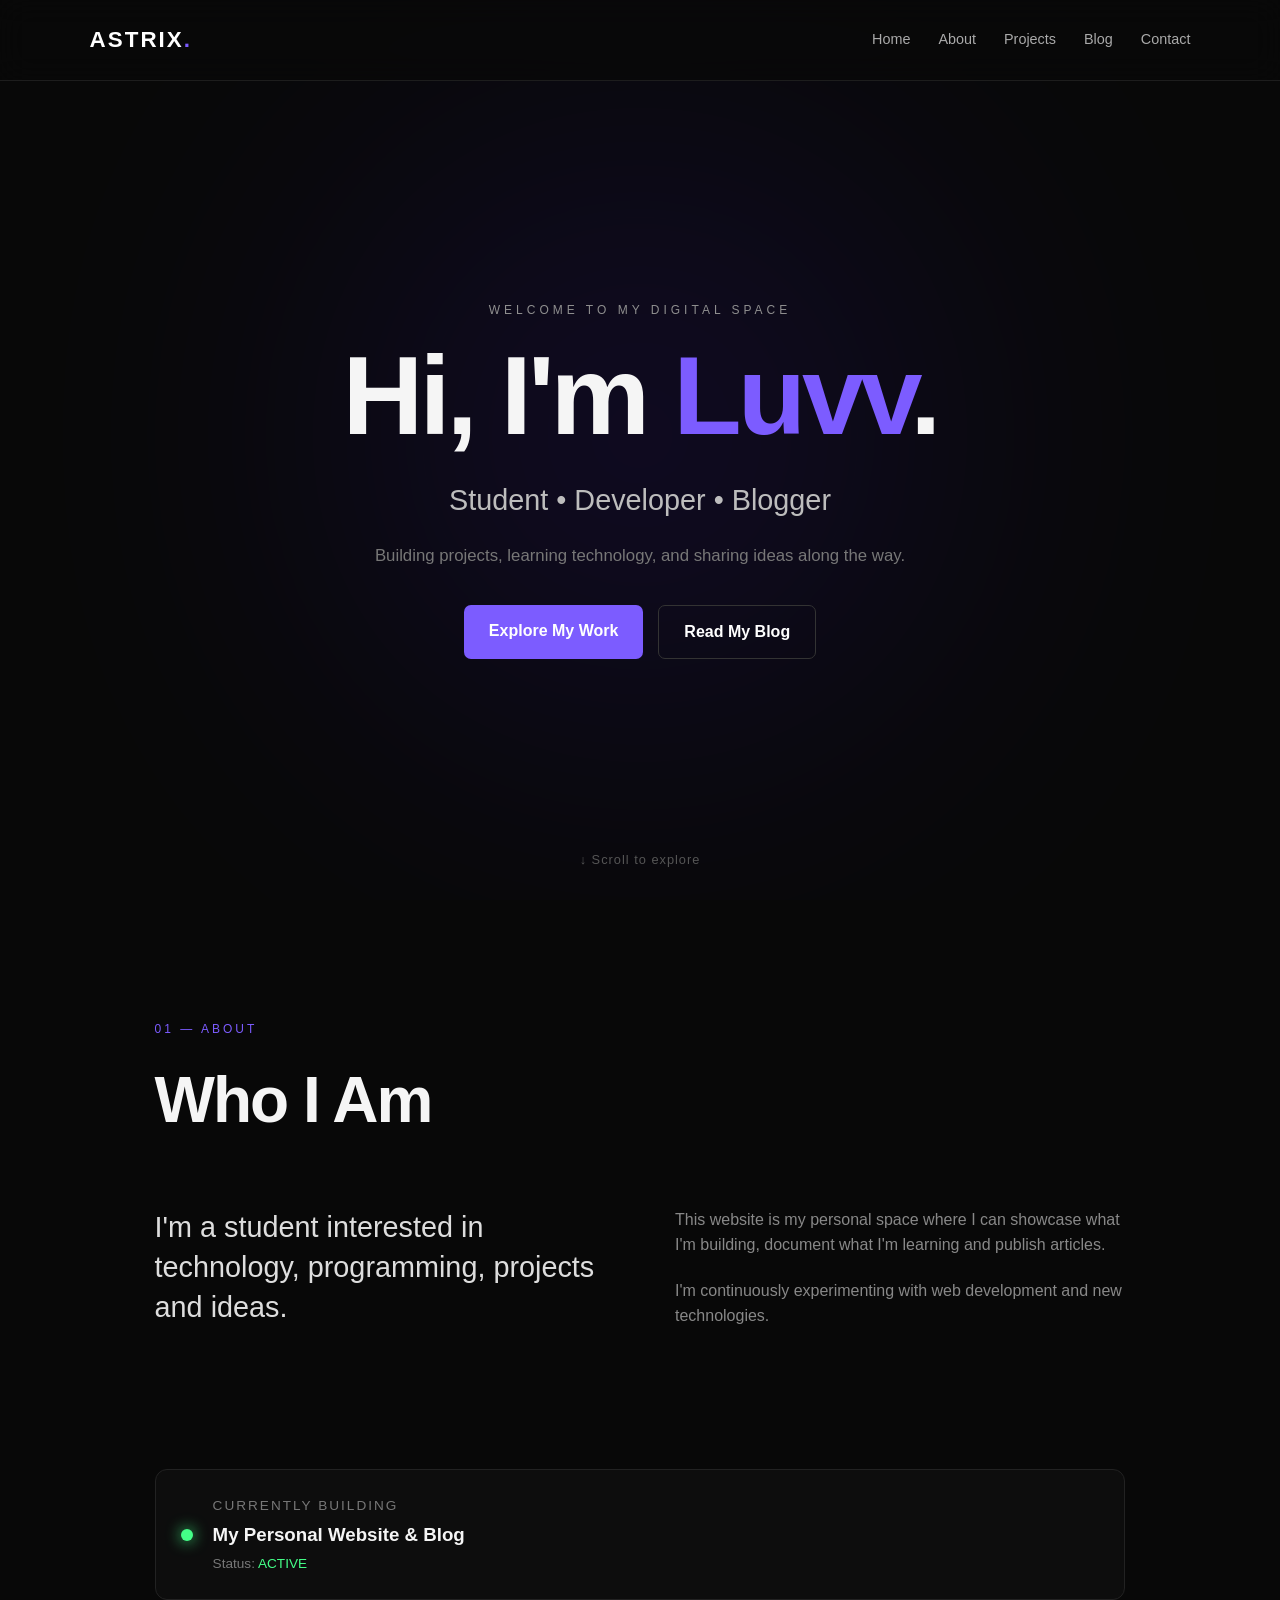
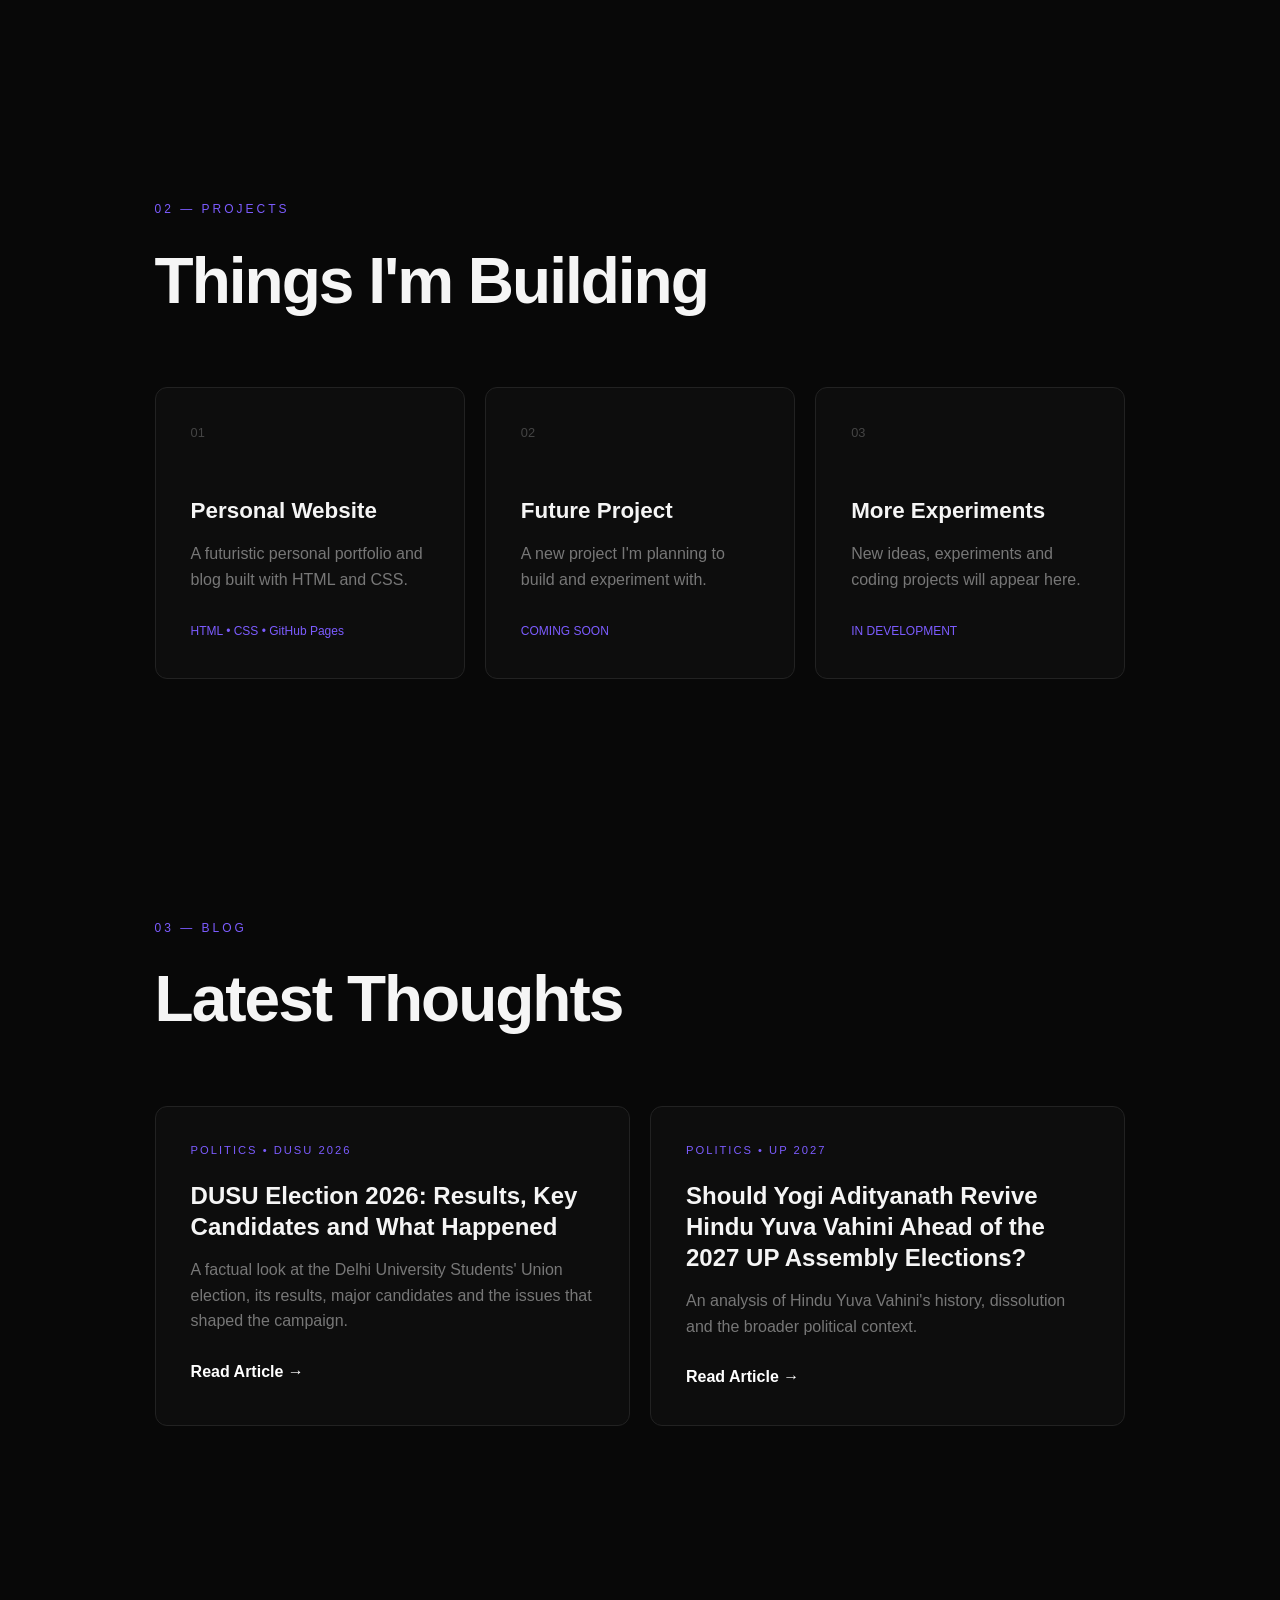
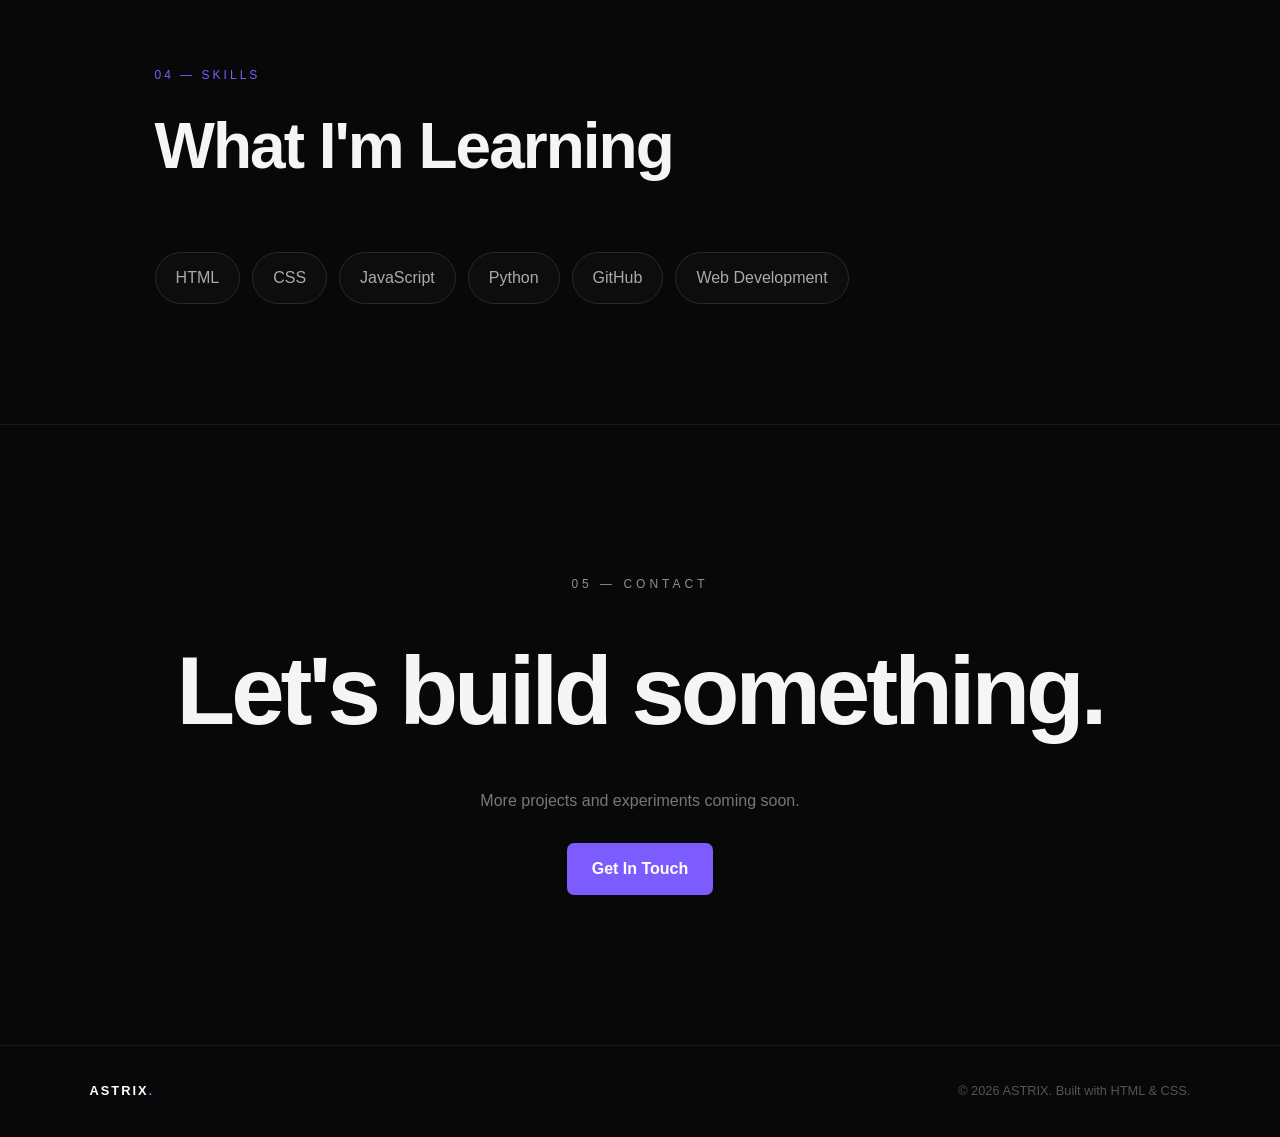
==== index.html @ 0ebfd847 "Update index.html" ====
<!DOCTYPE html>
<html lang="en">

<head>
    <meta charset="UTF-8">
    <meta name="viewport" content="width=device-width, initial-scale=1.0">

    <title>ASTRIX | Personal Portfolio</title>

    <link rel="stylesheet" href="style.css">
</head>

<body>

    <!-- =========================
         NAVIGATION
    ========================== -->

    <header class="navbar">

        <a href="#home" class="logo">
            ASTRIX<span>.</span>
        </a>

        <nav>
            <a href="#home">Home</a>
            <a href="#about">About</a>
            <a href="#projects">Projects</a>
            <a href="#blog">Blog</a>
            <a href="#contact">Contact</a>
        </nav>

    </header>


    <!-- =========================
         HERO
    ========================== -->

    <section id="home" class="hero">

        <div class="hero-content">

            <p class="small-text">
                WELCOME TO MY DIGITAL SPACE
            </p>

            <h1>
                Hi, I'm <span>Luvv</span>.
            </h1>

            <h2>
                Student • Developer • Blogger
            </h2>

            <p class="hero-description">
                Building projects, learning technology,
                and sharing ideas along the way.
            </p>

            <div class="hero-buttons">

                <a href="#projects" class="btn primary">
                    Explore My Work
                </a>

                <a href="#blog" class="btn secondary">
                    Read My Blog
                </a>

            </div>

        </div>

        <div class="scroll-indicator">
            ↓ Scroll to explore
        </div>

    </section>


    <!-- =========================
         ABOUT
    ========================== -->

    <section id="about" class="section">

        <div class="section-heading">

            <p>01 — ABOUT</p>

            <h2>
                Who I Am
            </h2>

        </div>


        <div class="about-grid">

            <div>

                <p class="big-text">
                    I'm a student interested in technology,
                    programming, projects and ideas.
                </p>

            </div>


            <div>

                <p>
                    This website is my personal space where
                    I can showcase what I'm building, document
                    what I'm learning and publish articles.
                </p>

                <p>
                    I'm continuously experimenting with
                    web development and new technologies.
                </p>

            </div>

        </div>

    </section>


    <!-- =========================
         CURRENTLY BUILDING
    ========================== -->

    <section class="status-section">

        <div class="status-card">

            <div class="status-dot"></div>


            <div>

                <p class="status-label">
                    CURRENTLY BUILDING
                </p>

                <h3>
                    My Personal Website & Blog
                </h3>

                <p>
                    Status:
                    <span class="active">
                        ACTIVE
                    </span>
                </p>

            </div>

        </div>

    </section>


    <!-- =========================
         PROJECTS
    ========================== -->

    <section id="projects" class="section">

        <div class="section-heading">

            <p>02 — PROJECTS</p>

            <h2>
                Things I'm Building
            </h2>

        </div>


        <div class="projects-grid">


            <!-- PROJECT 01 -->

            <article class="project-card">

                <div class="project-number">
                    01
                </div>

                <h3>
                    Personal Website
                </h3>

                <p>
                    A futuristic personal portfolio and blog
                    built with HTML and CSS.
                </p>

                <span class="project-tech">
                    HTML • CSS • GitHub Pages
                </span>

            </article>


            <!-- PROJECT 02 -->

            <article class="project-card">

                <div class="project-number">
                    02
                </div>

                <h3>
                    Future Project
                </h3>

                <p>
                    A new project I'm planning to build
                    and experiment with.
                </p>

                <span class="project-tech">
                    COMING SOON
                </span>

            </article>


            <!-- PROJECT 03 -->

            <article class="project-card">

                <div class="project-number">
                    03
                </div>

                <h3>
                    More Experiments
                </h3>

                <p>
                    New ideas, experiments and coding projects
                    will appear here.
                </p>

                <span class="project-tech">
                    IN DEVELOPMENT
                </span>

            </article>


        </div>

    </section>


    <!-- =========================
         BLOG
    ========================== -->

    <section class="section blog-section" id="blog">


        <div class="section-heading">

            <p>
                03 — BLOG
            </p>

            <h2>
                Latest Thoughts
            </h2>

        </div>


        <div class="blog-grid">


            <!-- =========================
                 DUSU ARTICLE
            ========================== -->

            <article class="blog-card">

                <div class="blog-card-tag">
                    POLITICS • DUSU 2026
                </div>


                <h3>
                    DUSU Election 2026:
                    Results, Key Candidates
                    and What Happened
                </h3>


                <p>
                    A factual look at the Delhi University
                    Students' Union election, its results,
                    major candidates and the issues that
                    shaped the campaign.
                </p>


                <a href="dusu-2026.html">
                    Read Article →
                </a>

            </article>


            <!-- =========================
                 HINDU YUVA VAHINI ARTICLE
            ========================== -->

            <article class="blog-card">

                <div class="blog-card-tag">
                    POLITICS • UP 2027
                </div>


                <h3>
                    Should Yogi Adityanath Revive
                    Hindu Yuva Vahini Ahead of
                    the 2027 UP Assembly Elections?
                </h3>


                <p>
                    An analysis of Hindu Yuva Vahini's
                    history, dissolution and the broader
                    political context.
                </p>


                <a href="blog.html">
                    Read Article →
                </a>

            </article>


        </div>

    </section>


    <!-- =========================
         SKILLS
    ========================== -->

    <section class="section">

        <div class="section-heading">

            <p>
                04 — SKILLS
            </p>

            <h2>
                What I'm Learning
            </h2>

        </div>


        <div class="skills">

            <span>
                HTML
            </span>

            <span>
                CSS
            </span>

            <span>
                JavaScript
            </span>

            <span>
                Python
            </span>

            <span>
                GitHub
            </span>

            <span>
                Web Development
            </span>

        </div>

    </section>


    <!-- =========================
         CONTACT
    ========================== -->

    <section id="contact" class="contact-section">

        <p class="small-text">
            05 — CONTACT
        </p>


        <h2>
            Let's build something.
        </h2>


        <p>
            More projects and experiments coming soon.
        </p>


        <a href="mailto:your-email@example.com"
           class="btn primary">

            Get In Touch

        </a>

    </section>


    <!-- =========================
         FOOTER
    ========================== -->

    <footer>

        <div>

            <strong>
                ASTRIX<span>.</span>
            </strong>

        </div>


        <p>
            © 2026 ASTRIX. Built with HTML & CSS.
        </p>

    </footer>


</body>

</html>
---- style.css ----
/* =========================
   RESET
========================= */

* {
    margin: 0;
    padding: 0;
    box-sizing: border-box;
}

html {
    scroll-behavior: smooth;
}

body {
    font-family: Arial, Helvetica, sans-serif;
    background: #080808;
    color: #f5f5f5;
    line-height: 1.6;
}


/* =========================
   NAVBAR
========================= */

.navbar {
    position: fixed;
    top: 0;
    left: 0;
    width: 100%;

    display: flex;
    justify-content: space-between;
    align-items: center;

    padding: 22px 7%;

    background: rgba(8, 8, 8, 0.75);
    backdrop-filter: blur(15px);

    border-bottom: 1px solid #1d1d1d;

    z-index: 1000;
}

.logo {
    color: white;
    text-decoration: none;

    font-size: 1.4rem;
    font-weight: 800;

    letter-spacing: 2px;
}

.logo span,
footer span {
    color: #7c5cff;
}

.navbar nav {
    display: flex;
    gap: 28px;
}

.navbar nav a {
    color: #aaa;
    text-decoration: none;

    font-size: 0.9rem;

    transition: 0.3s;
}

.navbar nav a:hover {
    color: white;
}


/* =========================
   HERO
========================= */

.hero {
    min-height: 100vh;

    display: flex;
    justify-content: center;
    align-items: center;

    text-align: center;

    padding: 120px 20px 60px;

    position: relative;

    overflow: hidden;
}


/* Futuristic background glow */

.hero::before {
    content: "";

    position: absolute;

    width: 600px;
    height: 600px;

    background: #5227ff;

    opacity: 0.12;

    filter: blur(150px);

    border-radius: 50%;

    top: 15%;
    left: 50%;

    transform: translateX(-50%);
}

.hero-content {
    position: relative;

    z-index: 2;

    max-width: 850px;
}

.small-text {
    color: #8f8f8f;

    font-size: 0.75rem;

    letter-spacing: 4px;

    margin-bottom: 20px;
}

.hero h1 {
    font-size: clamp(3.5rem, 9vw, 7rem);

    line-height: 1;

    letter-spacing: -4px;

    margin-bottom: 25px;
}

.hero h1 span {
    color: #7c5cff;
}

.hero h2 {
    font-size: clamp(1.2rem, 3vw, 1.8rem);

    color: #bdbdbd;

    font-weight: 400;

    margin-bottom: 20px;
}

.hero-description {
    color: #777;

    max-width: 550px;

    margin: auto auto 35px;

    font-size: 1.05rem;
}


/* =========================
   BUTTONS
========================= */

.hero-buttons {
    display: flex;

    justify-content: center;

    gap: 15px;

    flex-wrap: wrap;
}

.btn {
    display: inline-block;

    padding: 13px 25px;

    border-radius: 7px;

    text-decoration: none;

    font-weight: 600;

    transition: 0.3s;
}

.primary {
    background: #7c5cff;

    color: white;
}

.primary:hover {
    transform: translateY(-3px);

    box-shadow:
        0 10px 30px rgba(124, 92, 255, 0.3);
}

.secondary {
    border: 1px solid #333;

    color: white;
}

.secondary:hover {
    background: #151515;
}


/* =========================
   SCROLL INDICATOR
========================= */

.scroll-indicator {
    position: absolute;

    bottom: 30px;

    color: #555;

    font-size: 0.8rem;

    letter-spacing: 1px;
}


/* =========================
   SECTIONS
========================= */

.section {
    max-width: 1150px;

    margin: auto;

    padding: 120px 7%;
}

.section-heading {
    margin-bottom: 55px;
}

.section-heading p {
    color: #7c5cff;

    font-size: 0.75rem;

    letter-spacing: 3px;

    margin-bottom: 10px;
}

.section-heading h2 {
    font-size: clamp(2.2rem, 5vw, 4rem);

    letter-spacing: -2px;
}


/* =========================
   ABOUT
========================= */

.about-grid {
    display: grid;

    grid-template-columns: 1fr 1fr;

    gap: 70px;
}

.big-text {
    font-size: 1.8rem;

    line-height: 1.4;

    color: #ddd;
}

.about-grid p:not(.big-text) {
    color: #888;

    margin-bottom: 20px;
}


/* =========================
   STATUS
========================= */

.status-section {
    max-width: 1150px;

    margin: auto;

    padding: 0 7% 80px;
}

.status-card {
    display: flex;

    align-items: center;

    gap: 20px;

    padding: 25px;

    border: 1px solid #222;

    background: #0d0d0d;

    border-radius: 12px;
}

.status-dot {
    width: 12px;
    height: 12px;

    border-radius: 50%;

    background: #44ff88;

    box-shadow: 0 0 15px #44ff88;
}

.status-label {
    color: #666;

    font-size: 0.7rem;

    letter-spacing: 2px;
}

.status-card h3 {
    margin: 3px 0;
}

.status-card p {
    color: #777;

    font-size: 0.85rem;
}

.active {
    color: #44ff88;
}


/* =========================
   PROJECTS
========================= */

.projects-grid {
    display: grid;

    grid-template-columns: repeat(3, 1fr);

    gap: 20px;
}

.project-card {
    position: relative;

    padding: 35px;

    min-height: 280px;

    background: #0d0d0d;

    border: 1px solid #222;

    border-radius: 12px;

    transition: 0.35s;
}

.project-card:hover {
    transform: translateY(-8px);

    border-color: #7c5cff;

    box-shadow:
        0 20px 50px rgba(0, 0, 0, 0.4);
}

.project-number {
    color: #444;

    font-size: 0.8rem;

    margin-bottom: 50px;
}

.project-card h3 {
    font-size: 1.4rem;

    margin-bottom: 12px;
}

.project-card p {
    color: #777;

    margin-bottom: 25px;
}

.project-tech {
    color: #7c5cff;

    font-size: 0.75rem;
}


/* =========================
   BLOG
========================= */

.blog-grid {
    display: grid;

    grid-template-columns: repeat(2, 1fr);

    gap: 20px;
}

.blog-card {
    padding: 35px;

    background: #0d0d0d;

    border: 1px solid #222;

    border-radius: 12px;

    transition: 0.3s;
}

.blog-card:hover {
    transform: translateY(-7px);

    border-color: #7c5cff;

    box-shadow:
        0 20px 50px rgba(0, 0, 0, 0.4);
}

.blog-card-tag {
    color: #7c5cff;

    font-size: 0.7rem;

    letter-spacing: 2px;

    margin-bottom: 20px;
}

.blog-card h3 {
    font-size: 1.5rem;

    line-height: 1.3;

    margin-bottom: 15px;
}

.blog-card p {
    color: #777;

    margin-bottom: 25px;
}

.blog-card a {
    color: white;

    text-decoration: none;

    font-weight: 600;

    transition: 0.3s;
}

.blog-card a:hover {
    color: #7c5cff;
}


/* =========================
   SKILLS
========================= */

.skills {
    display: flex;

    flex-wrap: wrap;

    gap: 12px;
}

.skills span {
    padding: 12px 20px;

    border: 1px solid #292929;

    border-radius: 50px;

    color: #aaa;

    background: #0d0d0d;

    transition: 0.3s;
}

.skills span:hover {
    border-color: #7c5cff;

    color: white;

    transform: translateY(-3px);
}


/* =========================
   CONTACT
========================= */

.contact-section {
    text-align: center;

    padding: 150px 20px;

    border-top: 1px solid #171717;
}

.contact-section h2 {
    font-size: clamp(3rem, 8vw, 6rem);

    letter-spacing: -4px;

    margin-bottom: 20px;
}

.contact-section > p:not(.small-text) {
    color: #777;

    margin-bottom: 30px;
}


/* =========================
   FOOTER
========================= */

footer {
    padding: 35px 7%;

    border-top: 1px solid #171717;

    display: flex;

    justify-content: space-between;

    align-items: center;

    color: #555;

    font-size: 0.8rem;
}

footer strong {
    color: white;

    letter-spacing: 2px;
}


/* =========================
   MOBILE
========================= */

@media (max-width: 800px) {

    .navbar {
        padding: 18px 5%;
    }

    .navbar nav {
        gap: 12px;
    }

    .navbar nav a {
        font-size: 0.75rem;
    }

    .hero h1 {
        letter-spacing: -2px;
    }

    .about-grid {
        grid-template-columns: 1fr;

        gap: 30px;
    }

    .projects-grid {
        grid-template-columns: 1fr;
    }

    .blog-grid {
        grid-template-columns: 1fr;
    }

    .section {
        padding: 90px 6%;
    }

    .blog-card {
        padding: 30px;
    }

    .contact-section h2 {
        letter-spacing: -2px;
    }

    footer {
        flex-direction: column;

        gap: 10px;

        text-align: center;
    }
}


/* =========================
   SMALL PHONES
========================= */

@media (max-width: 500px) {

    .navbar {
        padding: 16px 4%;
    }

    .logo {
        font-size: 1.1rem;
    }

    .navbar nav {
        gap: 8px;
    }

    .navbar nav a {
        font-size: 0.68rem;
    }

    .hero {
        padding-left: 15px;
        padding-right: 15px;
    }

    .hero h1 {
        font-size: clamp(3rem, 16vw, 5rem);

        letter-spacing: -3px;
    }

    .hero h2 {
        font-size: 1.15rem;
    }

    .hero-description {
        font-size: 0.95rem;
    }

    .section {
        padding: 75px 5%;
    }

    .section-heading {
        margin-bottom: 35px;
    }

    .section-heading h2 {
        font-size: 2.4rem;
    }

    .project-card {
        padding: 28px;

        min-height: 240px;
    }

    .blog-card {
        padding: 25px;
    }

    .blog-card h3 {
        font-size: 1.3rem;
    }

    .skills span {
        padding: 10px 16px;
    }

    .contact-section {
        padding: 110px 20px;
    }

    .contact-section h2 {
        font-size: 3.2rem;
    }
}
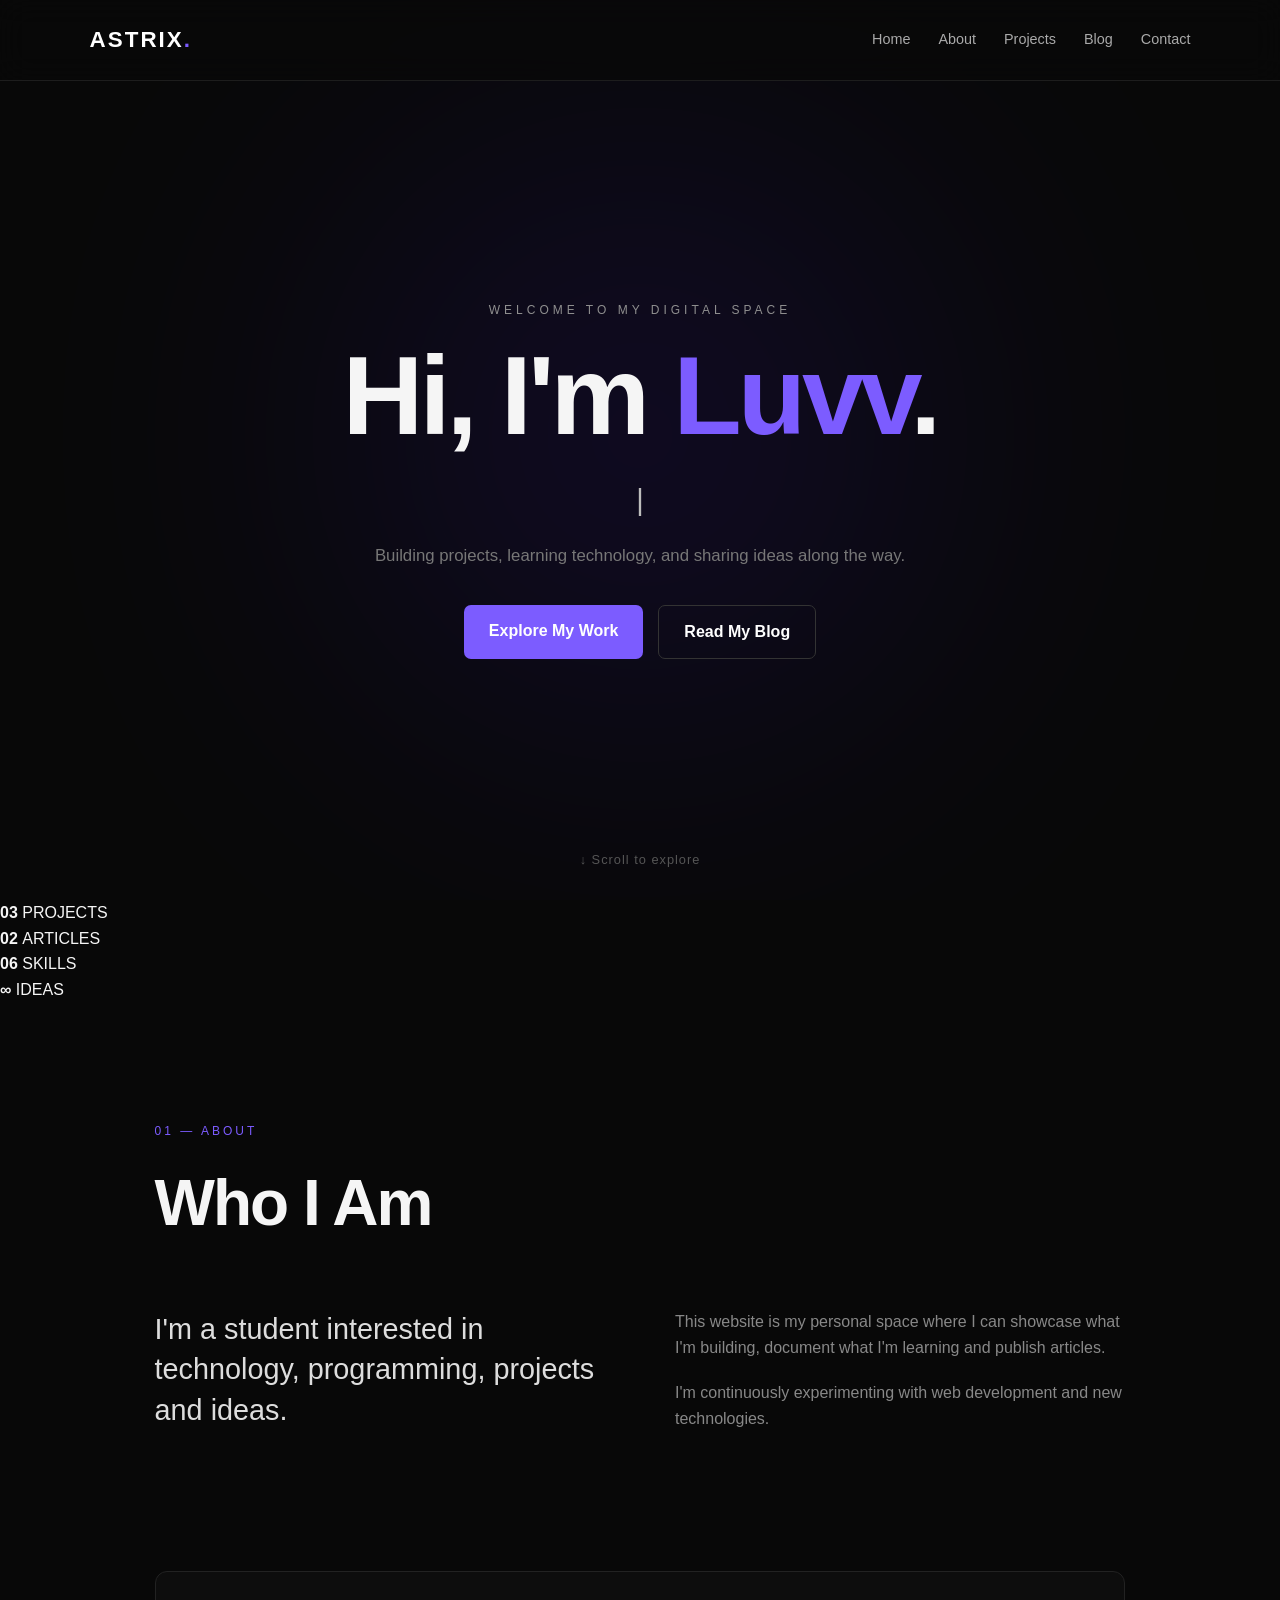
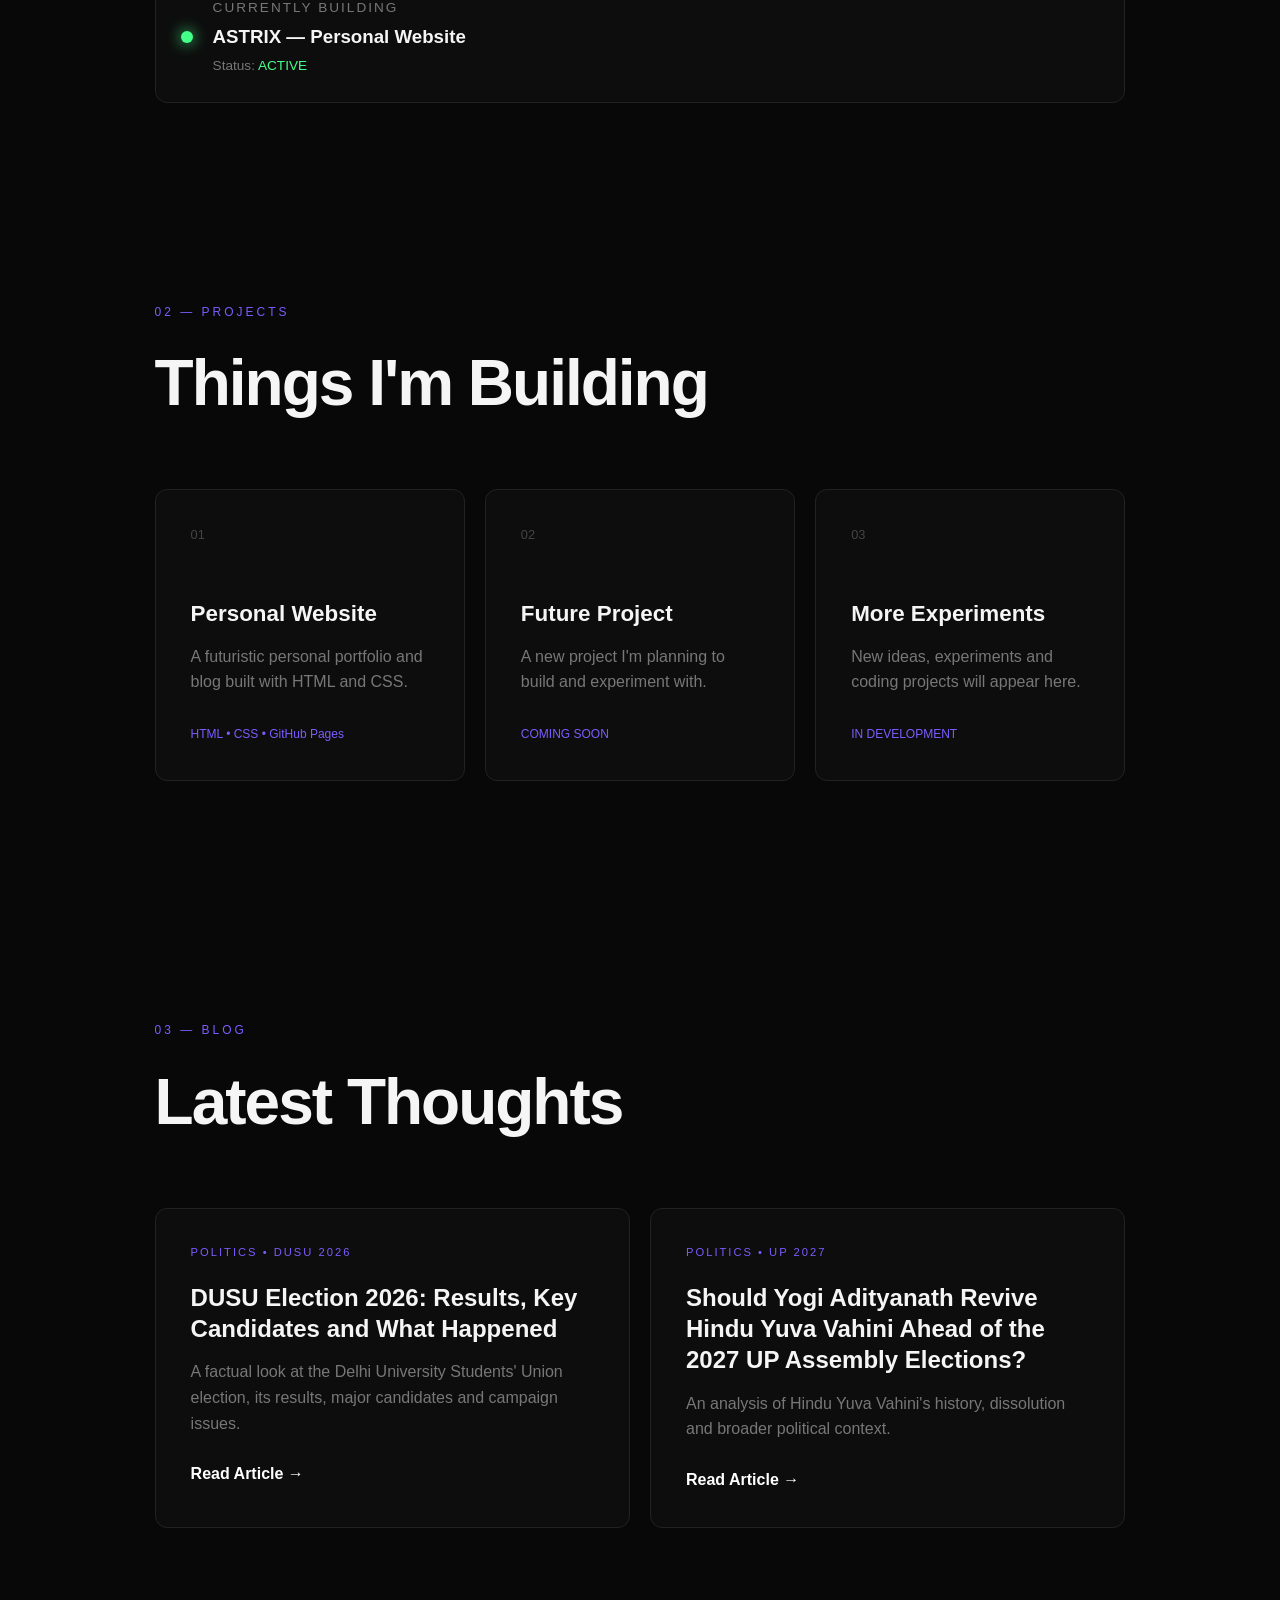
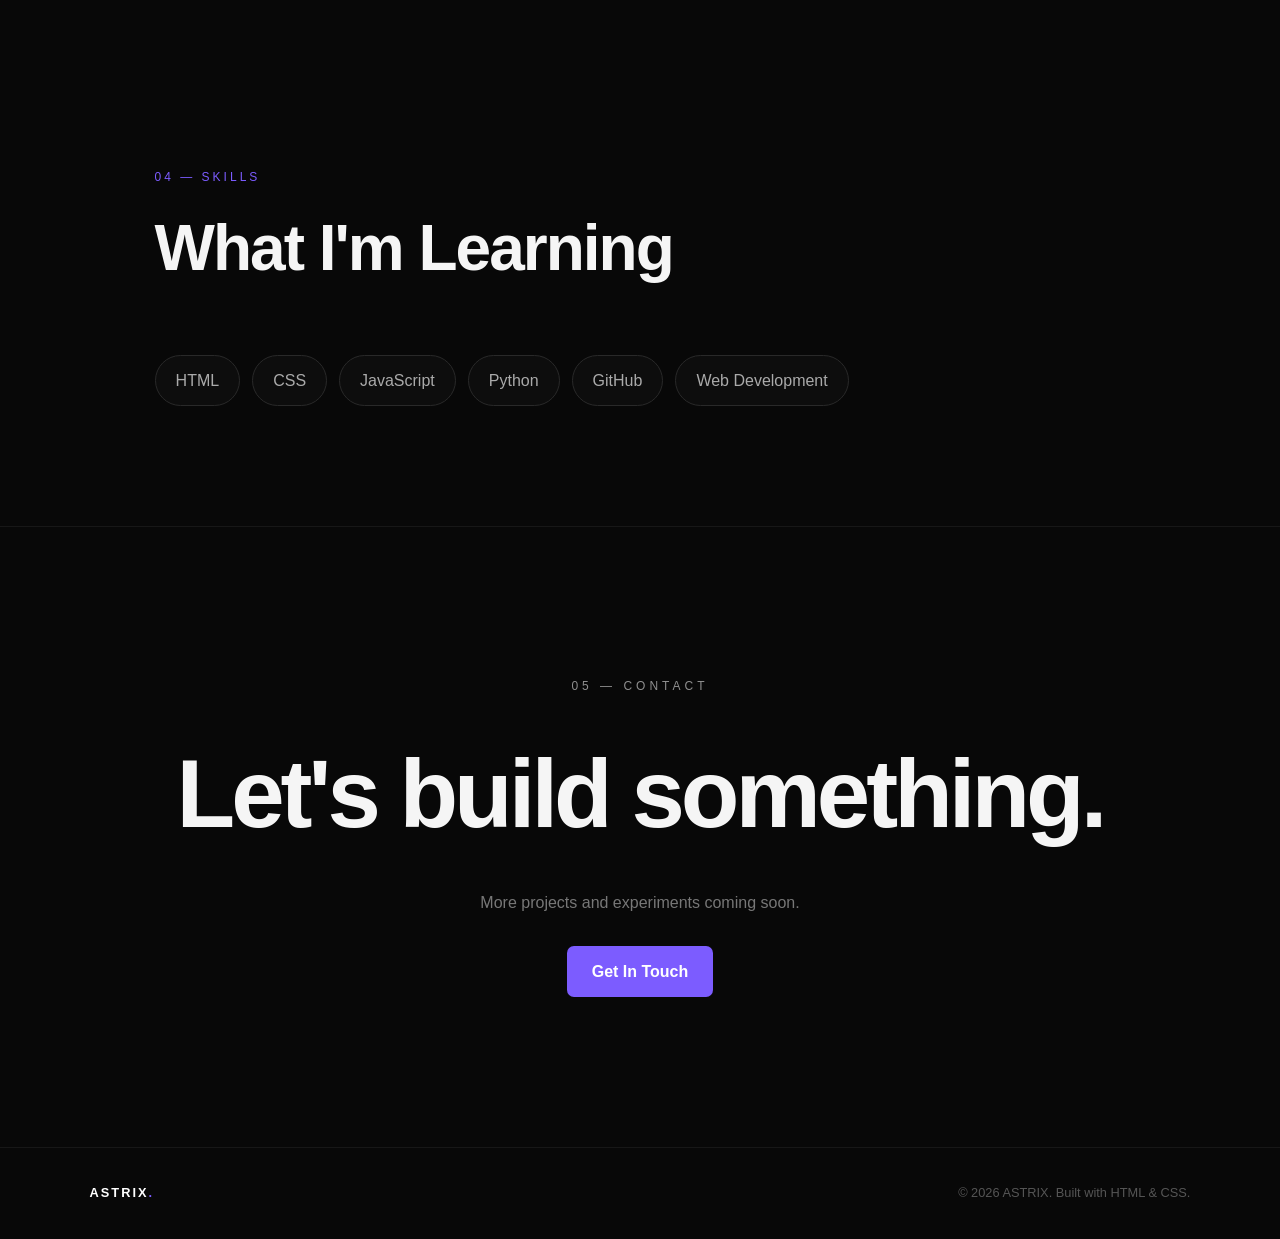
==== commit 7bf8a7d4: "Update index.html" ====
--- a/index.html
+++ b/index.html
@@ -2,458 +2,678 @@
 <html lang="en">
 
 <head>
+
     <meta charset="UTF-8">
-    <meta name="viewport" content="width=device-width, initial-scale=1.0">
+
+    <meta name="viewport"
+          content="width=device-width, initial-scale=1.0">
+
+    <meta name="description"
+          content="ASTRIX — Personal portfolio, projects, technology and ideas.">
 
     <title>ASTRIX | Personal Portfolio</title>
 
     <link rel="stylesheet" href="style.css">
+
 </head>
 
+
 <body>
 
-    <!-- =========================
-         NAVIGATION
-    ========================== -->
-
-    <header class="navbar">
-
-        <a href="#home" class="logo">
+
+<!-- =========================
+     NAVIGATION
+========================= -->
+
+<header class="navbar">
+
+    <a href="#home" class="logo">
+        ASTRIX<span>.</span>
+    </a>
+
+
+    <nav>
+
+        <a href="#home">Home</a>
+
+        <a href="#about">About</a>
+
+        <a href="#projects">Projects</a>
+
+        <a href="#blog">Blog</a>
+
+        <a href="#contact">Contact</a>
+
+    </nav>
+
+</header>
+
+
+
+<!-- =========================
+     HERO
+========================= -->
+
+<section id="home" class="hero">
+
+
+    <div class="hero-content">
+
+
+        <p class="small-text">
+            WELCOME TO MY DIGITAL SPACE
+        </p>
+
+
+        <h1>
+
+            Hi, I'm <span>Luvv</span>.
+
+        </h1>
+
+
+        <h2>
+
+            <span id="typing-text"></span>
+
+            <span class="cursor">|</span>
+
+        </h2>
+
+
+        <p class="hero-description">
+
+            Building projects, learning technology,
+            and sharing ideas along the way.
+
+        </p>
+
+
+
+        <div class="hero-buttons">
+
+            <a href="#projects"
+               class="btn primary">
+
+                Explore My Work
+
+            </a>
+
+
+            <a href="#blog"
+               class="btn secondary">
+
+                Read My Blog
+
+            </a>
+
+        </div>
+
+
+    </div>
+
+
+
+    <div class="scroll-indicator">
+
+        ↓ Scroll to explore
+
+    </div>
+
+
+</section>
+
+
+
+<!-- =========================
+     QUICK STATS
+========================= -->
+
+<section class="stats-section">
+
+
+    <div class="stats-container">
+
+
+        <div class="stat">
+
+            <strong>
+                03
+            </strong>
+
+            <span>
+                PROJECTS
+            </span>
+
+        </div>
+
+
+
+        <div class="stat">
+
+            <strong>
+                02
+            </strong>
+
+            <span>
+                ARTICLES
+            </span>
+
+        </div>
+
+
+
+        <div class="stat">
+
+            <strong>
+                06
+            </strong>
+
+            <span>
+                SKILLS
+            </span>
+
+        </div>
+
+
+
+        <div class="stat">
+
+            <strong>
+                ∞
+            </strong>
+
+            <span>
+                IDEAS
+            </span>
+
+        </div>
+
+
+    </div>
+
+</section>
+
+
+
+<!-- =========================
+     ABOUT
+========================= -->
+
+<section id="about"
+         class="section">
+
+
+    <div class="section-heading">
+
+        <p>
+            01 — ABOUT
+        </p>
+
+        <h2>
+            Who I Am
+        </h2>
+
+    </div>
+
+
+
+    <div class="about-grid">
+
+
+        <div>
+
+            <p class="big-text">
+
+                I'm a student interested in
+                technology, programming,
+                projects and ideas.
+
+            </p>
+
+        </div>
+
+
+
+        <div>
+
+            <p>
+
+                This website is my personal space
+                where I can showcase what I'm building,
+                document what I'm learning and
+                publish articles.
+
+            </p>
+
+
+            <p>
+
+                I'm continuously experimenting with
+                web development and new technologies.
+
+            </p>
+
+        </div>
+
+
+    </div>
+
+
+</section>
+
+
+
+<!-- =========================
+     CURRENTLY BUILDING
+========================= -->
+
+<section class="status-section">
+
+
+    <div class="status-card">
+
+
+        <div class="status-dot"></div>
+
+
+        <div>
+
+
+            <p class="status-label">
+
+                CURRENTLY BUILDING
+
+            </p>
+
+
+            <h3>
+
+                ASTRIX — Personal Website
+
+            </h3>
+
+
+            <p>
+
+                Status:
+
+                <span class="active">
+
+                    ACTIVE
+
+                </span>
+
+            </p>
+
+
+        </div>
+
+
+    </div>
+
+
+</section>
+
+
+
+<!-- =========================
+     PROJECTS
+========================= -->
+
+<section id="projects"
+         class="section">
+
+
+    <div class="section-heading">
+
+        <p>
+            02 — PROJECTS
+        </p>
+
+        <h2>
+            Things I'm Building
+        </h2>
+
+    </div>
+
+
+
+    <div class="projects-grid">
+
+
+        <article class="project-card">
+
+
+            <div class="project-number">
+                01
+            </div>
+
+
+            <h3>
+                Personal Website
+            </h3>
+
+
+            <p>
+
+                A futuristic personal portfolio
+                and blog built with HTML and CSS.
+
+            </p>
+
+
+            <span class="project-tech">
+
+                HTML • CSS • GitHub Pages
+
+            </span>
+
+
+        </article>
+
+
+
+        <article class="project-card">
+
+
+            <div class="project-number">
+                02
+            </div>
+
+
+            <h3>
+                Future Project
+            </h3>
+
+
+            <p>
+
+                A new project I'm planning to build
+                and experiment with.
+
+            </p>
+
+
+            <span class="project-tech">
+
+                COMING SOON
+
+            </span>
+
+
+        </article>
+
+
+
+        <article class="project-card">
+
+
+            <div class="project-number">
+                03
+            </div>
+
+
+            <h3>
+                More Experiments
+            </h3>
+
+
+            <p>
+
+                New ideas, experiments and coding
+                projects will appear here.
+
+            </p>
+
+
+            <span class="project-tech">
+
+                IN DEVELOPMENT
+
+            </span>
+
+
+        </article>
+
+
+    </div>
+
+
+</section>
+
+
+
+<!-- =========================
+     BLOG
+========================= -->
+
+<section id="blog"
+         class="section blog-section">
+
+
+    <div class="section-heading">
+
+        <p>
+            03 — BLOG
+        </p>
+
+        <h2>
+            Latest Thoughts
+        </h2>
+
+    </div>
+
+
+
+    <div class="blog-grid">
+
+
+        <article class="blog-card">
+
+
+            <div class="blog-card-tag">
+
+                POLITICS • DUSU 2026
+
+            </div>
+
+
+            <h3>
+
+                DUSU Election 2026:
+                Results, Key Candidates
+                and What Happened
+
+            </h3>
+
+
+            <p>
+
+                A factual look at the Delhi University
+                Students' Union election, its results,
+                major candidates and campaign issues.
+
+            </p>
+
+
+            <a href="dusu-2026.html">
+
+                Read Article →
+
+            </a>
+
+
+        </article>
+
+
+
+        <article class="blog-card">
+
+
+            <div class="blog-card-tag">
+
+                POLITICS • UP 2027
+
+            </div>
+
+
+            <h3>
+
+                Should Yogi Adityanath Revive
+                Hindu Yuva Vahini Ahead of
+                the 2027 UP Assembly Elections?
+
+            </h3>
+
+
+            <p>
+
+                An analysis of Hindu Yuva Vahini's
+                history, dissolution and broader
+                political context.
+
+            </p>
+
+
+            <a href="blog.html">
+
+                Read Article →
+
+            </a>
+
+
+        </article>
+
+
+    </div>
+
+
+</section>
+
+
+
+<!-- =========================
+     SKILLS
+========================= -->
+
+<section class="section">
+
+
+    <div class="section-heading">
+
+        <p>
+            04 — SKILLS
+        </p>
+
+        <h2>
+            What I'm Learning
+        </h2>
+
+    </div>
+
+
+
+    <div class="skills">
+
+
+        <span>HTML</span>
+
+        <span>CSS</span>
+
+        <span>JavaScript</span>
+
+        <span>Python</span>
+
+        <span>GitHub</span>
+
+        <span>Web Development</span>
+
+
+    </div>
+
+
+</section>
+
+
+
+<!-- =========================
+     CONTACT
+========================= -->
+
+<section id="contact"
+         class="contact-section">
+
+
+    <p class="small-text">
+
+        05 — CONTACT
+
+    </p>
+
+
+    <h2>
+
+        Let's build something.
+
+    </h2>
+
+
+    <p>
+
+        More projects and experiments
+        coming soon.
+
+    </p>
+
+
+    <a href="mailto:your-email@example.com"
+       class="btn primary">
+
+        Get In Touch
+
+    </a>
+
+
+</section>
+
+
+
+<!-- =========================
+     FOOTER
+========================= -->
+
+<footer>
+
+
+    <div>
+
+        <strong>
+
             ASTRIX<span>.</span>
-        </a>
-
-        <nav>
-            <a href="#home">Home</a>
-            <a href="#about">About</a>
-            <a href="#projects">Projects</a>
-            <a href="#blog">Blog</a>
-            <a href="#contact">Contact</a>
-        </nav>
-
-    </header>
-
-
-    <!-- =========================
-         HERO
-    ========================== -->
-
-    <section id="home" class="hero">
-
-        <div class="hero-content">
-
-            <p class="small-text">
-                WELCOME TO MY DIGITAL SPACE
-            </p>
-
-            <h1>
-                Hi, I'm <span>Luvv</span>.
-            </h1>
-
-            <h2>
-                Student • Developer • Blogger
-            </h2>
-
-            <p class="hero-description">
-                Building projects, learning technology,
-                and sharing ideas along the way.
-            </p>
-
-            <div class="hero-buttons">
-
-                <a href="#projects" class="btn primary">
-                    Explore My Work
-                </a>
-
-                <a href="#blog" class="btn secondary">
-                    Read My Blog
-                </a>
-
-            </div>
-
-        </div>
-
-        <div class="scroll-indicator">
-            ↓ Scroll to explore
-        </div>
-
-    </section>
-
-
-    <!-- =========================
-         ABOUT
-    ========================== -->
-
-    <section id="about" class="section">
-
-        <div class="section-heading">
-
-            <p>01 — ABOUT</p>
-
-            <h2>
-                Who I Am
-            </h2>
-
-        </div>
-
-
-        <div class="about-grid">
-
-            <div>
-
-                <p class="big-text">
-                    I'm a student interested in technology,
-                    programming, projects and ideas.
-                </p>
-
-            </div>
-
-
-            <div>
-
-                <p>
-                    This website is my personal space where
-                    I can showcase what I'm building, document
-                    what I'm learning and publish articles.
-                </p>
-
-                <p>
-                    I'm continuously experimenting with
-                    web development and new technologies.
-                </p>
-
-            </div>
-
-        </div>
-
-    </section>
-
-
-    <!-- =========================
-         CURRENTLY BUILDING
-    ========================== -->
-
-    <section class="status-section">
-
-        <div class="status-card">
-
-            <div class="status-dot"></div>
-
-
-            <div>
-
-                <p class="status-label">
-                    CURRENTLY BUILDING
-                </p>
-
-                <h3>
-                    My Personal Website & Blog
-                </h3>
-
-                <p>
-                    Status:
-                    <span class="active">
-                        ACTIVE
-                    </span>
-                </p>
-
-            </div>
-
-        </div>
-
-    </section>
-
-
-    <!-- =========================
-         PROJECTS
-    ========================== -->
-
-    <section id="projects" class="section">
-
-        <div class="section-heading">
-
-            <p>02 — PROJECTS</p>
-
-            <h2>
-                Things I'm Building
-            </h2>
-
-        </div>
-
-
-        <div class="projects-grid">
-
-
-            <!-- PROJECT 01 -->
-
-            <article class="project-card">
-
-                <div class="project-number">
-                    01
-                </div>
-
-                <h3>
-                    Personal Website
-                </h3>
-
-                <p>
-                    A futuristic personal portfolio and blog
-                    built with HTML and CSS.
-                </p>
-
-                <span class="project-tech">
-                    HTML • CSS • GitHub Pages
-                </span>
-
-            </article>
-
-
-            <!-- PROJECT 02 -->
-
-            <article class="project-card">
-
-                <div class="project-number">
-                    02
-                </div>
-
-                <h3>
-                    Future Project
-                </h3>
-
-                <p>
-                    A new project I'm planning to build
-                    and experiment with.
-                </p>
-
-                <span class="project-tech">
-                    COMING SOON
-                </span>
-
-            </article>
-
-
-            <!-- PROJECT 03 -->
-
-            <article class="project-card">
-
-                <div class="project-number">
-                    03
-                </div>
-
-                <h3>
-                    More Experiments
-                </h3>
-
-                <p>
-                    New ideas, experiments and coding projects
-                    will appear here.
-                </p>
-
-                <span class="project-tech">
-                    IN DEVELOPMENT
-                </span>
-
-            </article>
-
-
-        </div>
-
-    </section>
-
-
-    <!-- =========================
-         BLOG
-    ========================== -->
-
-    <section class="section blog-section" id="blog">
-
-
-        <div class="section-heading">
-
-            <p>
-                03 — BLOG
-            </p>
-
-            <h2>
-                Latest Thoughts
-            </h2>
-
-        </div>
-
-
-        <div class="blog-grid">
-
-
-            <!-- =========================
-                 DUSU ARTICLE
-            ========================== -->
-
-            <article class="blog-card">
-
-                <div class="blog-card-tag">
-                    POLITICS • DUSU 2026
-                </div>
-
-
-                <h3>
-                    DUSU Election 2026:
-                    Results, Key Candidates
-                    and What Happened
-                </h3>
-
-
-                <p>
-                    A factual look at the Delhi University
-                    Students' Union election, its results,
-                    major candidates and the issues that
-                    shaped the campaign.
-                </p>
-
-
-                <a href="dusu-2026.html">
-                    Read Article →
-                </a>
-
-            </article>
-
-
-            <!-- =========================
-                 HINDU YUVA VAHINI ARTICLE
-            ========================== -->
-
-            <article class="blog-card">
-
-                <div class="blog-card-tag">
-                    POLITICS • UP 2027
-                </div>
-
-
-                <h3>
-                    Should Yogi Adityanath Revive
-                    Hindu Yuva Vahini Ahead of
-                    the 2027 UP Assembly Elections?
-                </h3>
-
-
-                <p>
-                    An analysis of Hindu Yuva Vahini's
-                    history, dissolution and the broader
-                    political context.
-                </p>
-
-
-                <a href="blog.html">
-                    Read Article →
-                </a>
-
-            </article>
-
-
-        </div>
-
-    </section>
-
-
-    <!-- =========================
-         SKILLS
-    ========================== -->
-
-    <section class="section">
-
-        <div class="section-heading">
-
-            <p>
-                04 — SKILLS
-            </p>
-
-            <h2>
-                What I'm Learning
-            </h2>
-
-        </div>
-
-
-        <div class="skills">
-
-            <span>
-                HTML
-            </span>
-
-            <span>
-                CSS
-            </span>
-
-            <span>
-                JavaScript
-            </span>
-
-            <span>
-                Python
-            </span>
-
-            <span>
-                GitHub
-            </span>
-
-            <span>
-                Web Development
-            </span>
-
-        </div>
-
-    </section>
-
-
-    <!-- =========================
-         CONTACT
-    ========================== -->
-
-    <section id="contact" class="contact-section">
-
-        <p class="small-text">
-            05 — CONTACT
-        </p>
-
-
-        <h2>
-            Let's build something.
-        </h2>
-
-
-        <p>
-            More projects and experiments coming soon.
-        </p>
-
-
-        <a href="mailto:your-email@example.com"
-           class="btn primary">
-
-            Get In Touch
-
-        </a>
-
-    </section>
-
-
-    <!-- =========================
-         FOOTER
-    ========================== -->
-
-    <footer>
-
-        <div>
-
-            <strong>
-                ASTRIX<span>.</span>
-            </strong>
-
-        </div>
-
-
-        <p>
-            © 2026 ASTRIX. Built with HTML & CSS.
-        </p>
-
-    </footer>
+
+        </strong>
+
+    </div>
+
+
+    <p>
+
+        © 2026 ASTRIX.
+        Built with HTML & CSS.
+
+    </p>
+
+
+</footer>
+
+
+
+<!-- =========================
+     JAVASCRIPT
+========================= -->
+
+<script src="script.js"></script>
 
 
 </body>
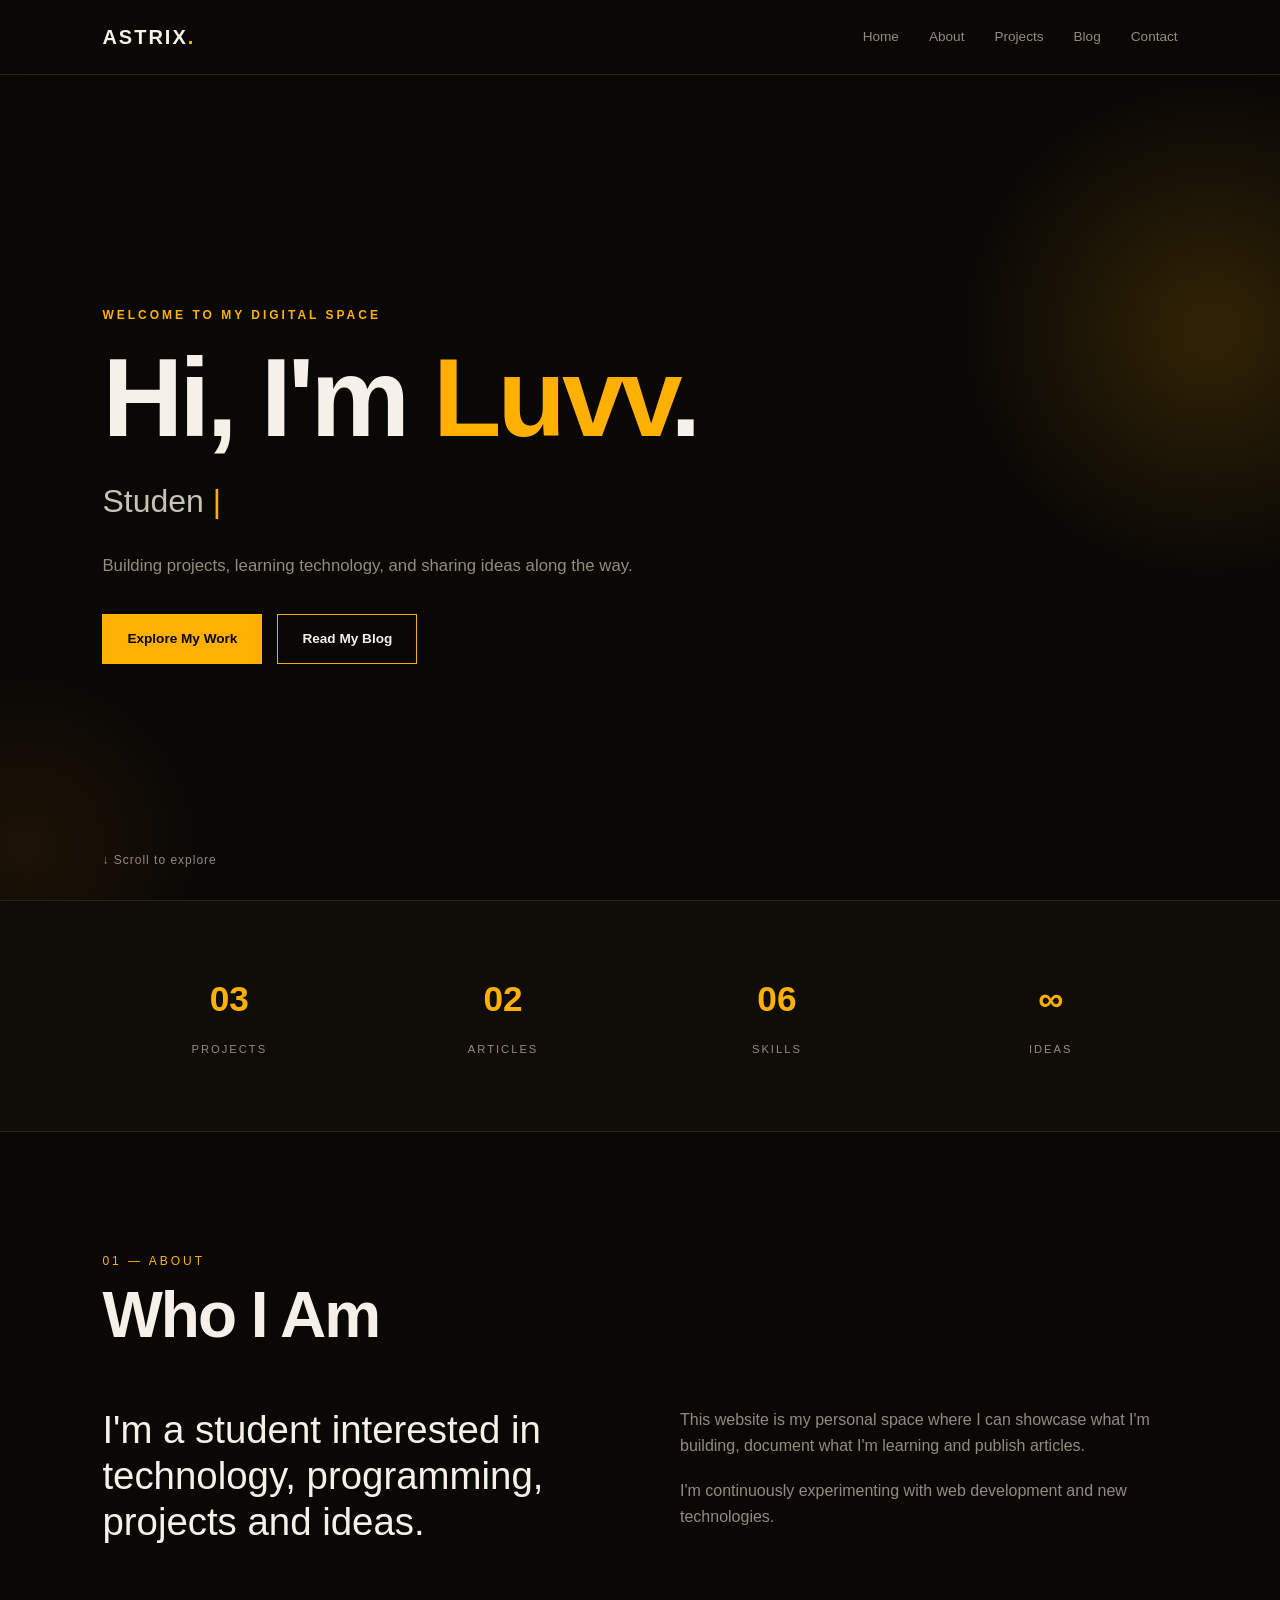
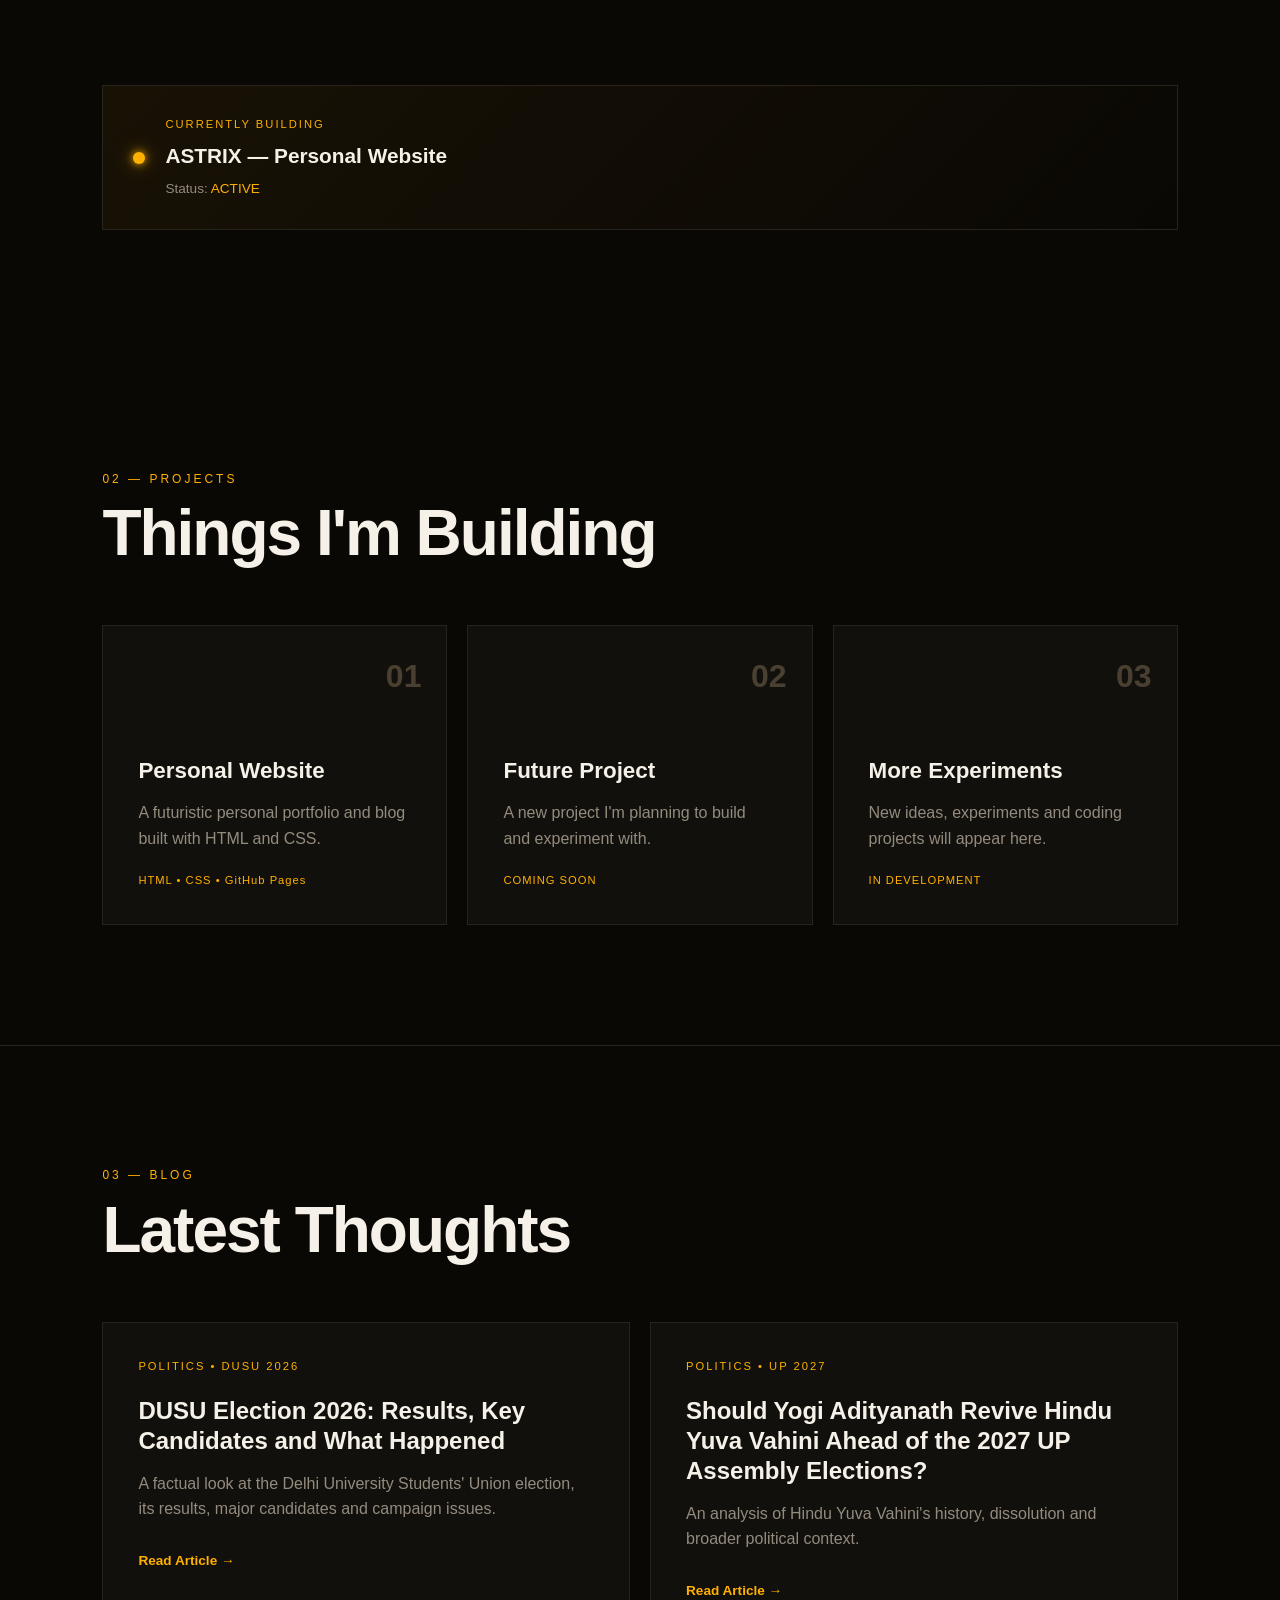
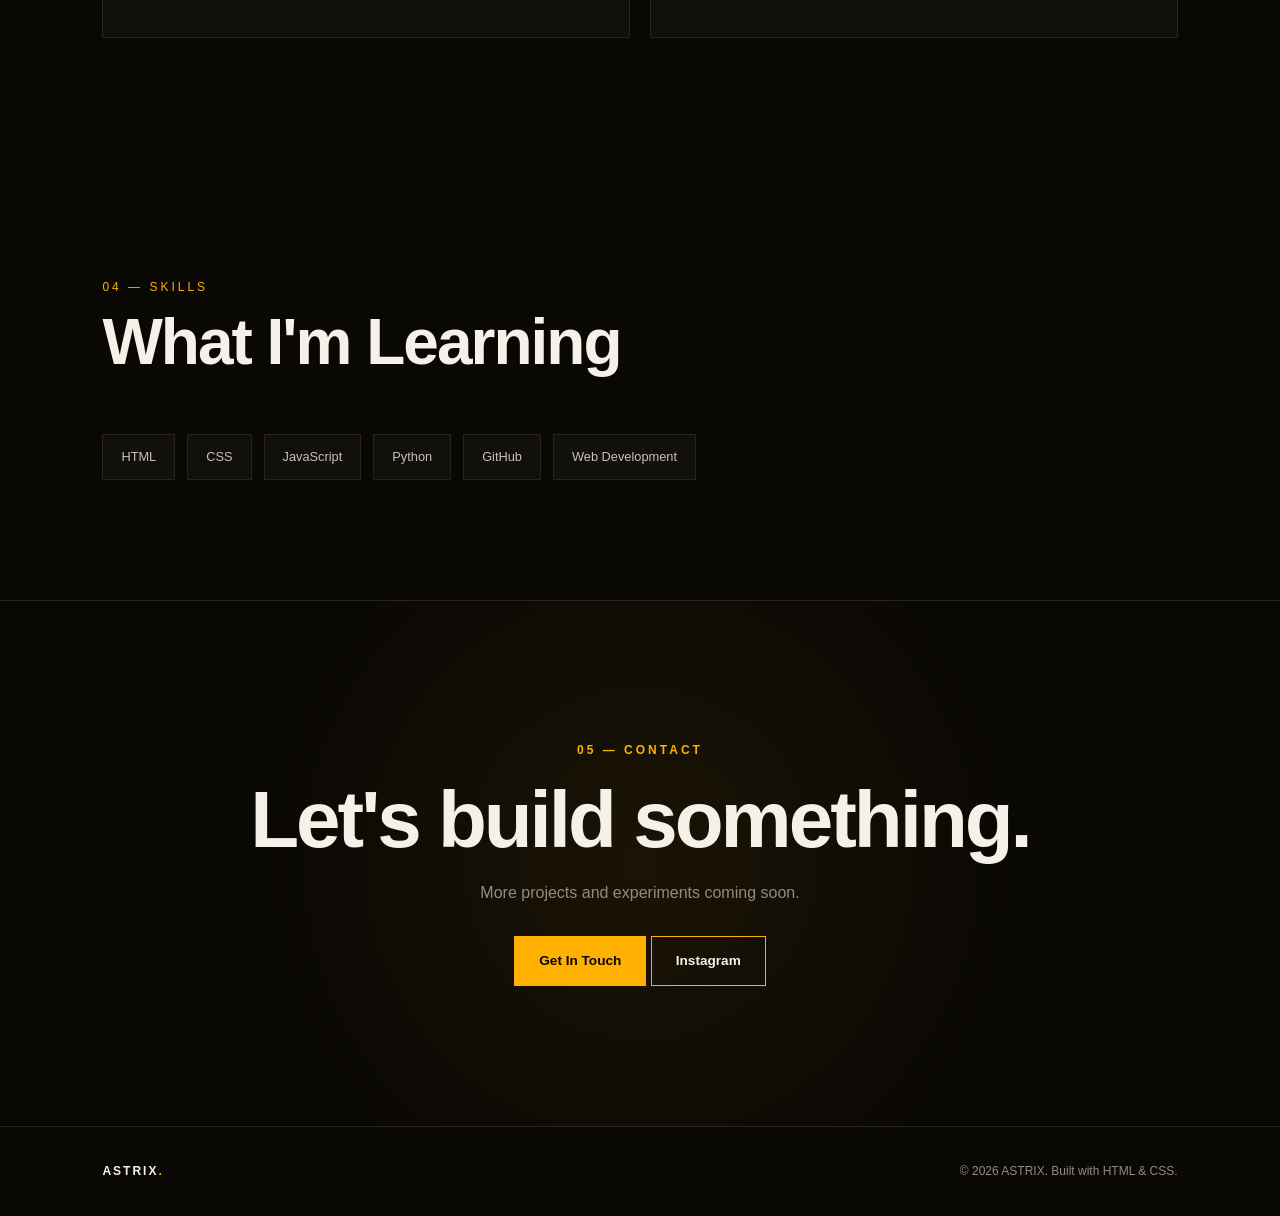
==== commit ef2442ac: "Update index.html" ====
--- a/index.html
+++ b/index.html
@@ -635,6 +635,14 @@
     </a>
 
 
+<a href="https://www.instagram.com/YOUR_USERNAME/" 
+   class="btn secondary"
+   target="_blank"
+   rel="noopener noreferrer">
+    Instagram
+</a>
+
+
 </section>
 
 
--- a/style.css
+++ b/style.css
@@ -1,6 +1,38 @@
-/* =========================
+/* =========================================
+   ASTRIX — AMBER NOIR
+   Complete style.css
+========================================= */
+
+
+/* =========================================
+   COLOR SYSTEM
+========================================= */
+
+:root {
+
+    --background: #0A0805;
+    --background-soft: #100D09;
+    --card: #12100C;
+
+    --accent: #FFB000;
+    --accent-dark: #FF8C00;
+    --accent-soft: rgba(255, 176, 0, 0.12);
+
+    --text: #F5F1E8;
+    --text-soft: #C8C1B5;
+    --muted: #938B7E;
+
+    --border: #29241B;
+    --border-light: #393126;
+
+    --success: #FFB000;
+
+}
+
+
+/* =========================================
    RESET
-========================= */
+========================================= */
 
 * {
     margin: 0;
@@ -8,724 +40,1527 @@
     box-sizing: border-box;
 }
 
+
 html {
     scroll-behavior: smooth;
 }
 
+
 body {
-    font-family: Arial, Helvetica, sans-serif;
-    background: #080808;
-    color: #f5f5f5;
+
+    background: var(--background);
+
+    color: var(--text);
+
+    font-family:
+        Arial,
+        Helvetica,
+        sans-serif;
+
     line-height: 1.6;
-}
-
-
-/* =========================
-   NAVBAR
-========================= */
+
+    overflow-x: hidden;
+
+}
+
+
+/* =========================================
+   SELECTION
+========================================= */
+
+::selection {
+
+    background: var(--accent);
+
+    color: #000;
+
+}
+
+
+/* =========================================
+   LINKS
+========================================= */
+
+a {
+
+    color: inherit;
+
+    text-decoration: none;
+
+}
+
+
+/* =========================================
+   NAVIGATION
+========================================= */
 
 .navbar {
+
     position: fixed;
+
     top: 0;
     left: 0;
+
     width: 100%;
 
+    height: 75px;
+
+    padding:
+        0 8%;
+
     display: flex;
+
+    align-items: center;
+
     justify-content: space-between;
+
+    background:
+        rgba(10, 8, 5, 0.88);
+
+    backdrop-filter:
+        blur(14px);
+
+    border-bottom:
+        1px solid var(--border);
+
+    z-index: 1000;
+
+}
+
+
+.logo {
+
+    font-size: 1.25rem;
+
+    font-weight: 800;
+
+    letter-spacing: 2px;
+
+}
+
+
+.logo span {
+
+    color: var(--accent);
+
+}
+
+
+.navbar nav {
+
+    display: flex;
+
+    gap: 30px;
+
+}
+
+
+.navbar nav a {
+
+    color: var(--muted);
+
+    font-size: 0.85rem;
+
+    transition:
+        color 0.3s ease;
+
+}
+
+
+.navbar nav a:hover {
+
+    color: var(--accent);
+
+}
+
+
+/* =========================================
+   HERO
+========================================= */
+
+.hero {
+
+    min-height: 100vh;
+
+    padding:
+        150px 8% 80px;
+
+    display: flex;
+
+    flex-direction: column;
+
+    justify-content: center;
+
+    position: relative;
+
+    overflow: hidden;
+
+}
+
+
+/* Ambient amber glow */
+
+.hero::before {
+
+    content: "";
+
+    position: absolute;
+
+    width: 500px;
+
+    height: 500px;
+
+    right: -180px;
+
+    top: 80px;
+
+    background:
+        radial-gradient(
+            circle,
+            rgba(255, 176, 0, 0.16),
+            transparent 70%
+        );
+
+    pointer-events: none;
+
+}
+
+
+.hero::after {
+
+    content: "";
+
+    position: absolute;
+
+    width: 350px;
+
+    height: 350px;
+
+    left: -150px;
+
+    bottom: -120px;
+
+    background:
+        radial-gradient(
+            circle,
+            rgba(255, 140, 0, 0.08),
+            transparent 70%
+        );
+
+    pointer-events: none;
+
+}
+
+
+.hero-content {
+
+    max-width: 900px;
+
+    position: relative;
+
+    z-index: 2;
+
+}
+
+
+.small-text {
+
+    color: var(--accent);
+
+    font-size: 0.75rem;
+
+    letter-spacing: 3px;
+
+    font-weight: 700;
+
+    margin-bottom: 20px;
+
+}
+
+
+.hero h1 {
+
+    font-size:
+        clamp(3.5rem, 9vw, 7rem);
+
+    line-height: 0.95;
+
+    letter-spacing: -4px;
+
+    margin-bottom: 25px;
+
+}
+
+
+.hero h1 span {
+
+    color: var(--accent);
+
+}
+
+
+.hero h2 {
+
+    font-size:
+        clamp(1.2rem, 3vw, 2rem);
+
+    font-weight: 400;
+
+    color: var(--text-soft);
+
+    margin-bottom: 25px;
+
+}
+
+
+.hero-description {
+
+    max-width: 600px;
+
+    color: var(--muted);
+
+    font-size: 1.05rem;
+
+    margin-bottom: 35px;
+
+}
+
+
+/* =========================================
+   BUTTONS
+========================================= */
+
+.hero-buttons {
+
+    display: flex;
+
+    gap: 15px;
+
+    flex-wrap: wrap;
+
+}
+
+
+.btn {
+
+    display: inline-block;
+
+    padding:
+        13px 24px;
+
+    border:
+        1px solid var(--accent);
+
+    font-size: 0.85rem;
+
+    font-weight: 700;
+
+    transition:
+        all 0.3s ease;
+
+}
+
+
+.btn.primary {
+
+    background:
+        var(--accent);
+
+    color: #090705;
+
+}
+
+
+.btn.primary:hover {
+
+    background:
+        var(--accent-dark);
+
+    border-color:
+        var(--accent-dark);
+
+    transform:
+        translateY(-3px);
+
+    box-shadow:
+        0 8px 30px
+        rgba(255, 176, 0, 0.2);
+
+}
+
+
+.btn.secondary {
+
+    background:
+        transparent;
+
+    color:
+        var(--text);
+
+}
+
+
+.btn.secondary:hover {
+
+    background:
+        var(--accent-soft);
+
+    color:
+        var(--accent);
+
+    transform:
+        translateY(-3px);
+
+}
+
+
+/* =========================================
+   SCROLL INDICATOR
+========================================= */
+
+.scroll-indicator {
+
+    position: absolute;
+
+    bottom: 30px;
+
+    left: 8%;
+
+    color: var(--muted);
+
+    font-size: 0.75rem;
+
+    letter-spacing: 1px;
+
+}
+
+
+/* =========================================
+   QUICK STATS
+========================================= */
+
+.stats-section {
+
+    padding:
+        45px 8%;
+
+    border-top:
+        1px solid var(--border);
+
+    border-bottom:
+        1px solid var(--border);
+
+    background:
+        var(--background-soft);
+
+}
+
+
+.stats-container {
+
+    max-width: 1100px;
+
+    margin: auto;
+
+    display: grid;
+
+    grid-template-columns:
+        repeat(4, 1fr);
+
+    gap: 20px;
+
+}
+
+
+.stat {
+
+    text-align: center;
+
+    padding: 25px;
+
+}
+
+
+.stat strong {
+
+    display: block;
+
+    font-size: 2.2rem;
+
+    color: var(--accent);
+
+    margin-bottom: 8px;
+
+}
+
+
+.stat span {
+
+    font-size: 0.7rem;
+
+    letter-spacing: 2px;
+
+    color: var(--muted);
+
+}
+
+
+/* =========================================
+   GENERAL SECTIONS
+========================================= */
+
+.section {
+
+    padding:
+        120px 8%;
+
+    max-width: 1400px;
+
+    margin: auto;
+
+}
+
+
+.section-heading {
+
+    margin-bottom: 60px;
+
+}
+
+
+.section-heading p {
+
+    color: var(--accent);
+
+    font-size: 0.75rem;
+
+    letter-spacing: 3px;
+
+    margin-bottom: 12px;
+
+}
+
+
+.section-heading h2 {
+
+    font-size:
+        clamp(2rem, 5vw, 4rem);
+
+    line-height: 1;
+
+    letter-spacing: -2px;
+
+}
+
+
+/* =========================================
+   ABOUT
+========================================= */
+
+.about-grid {
+
+    display: grid;
+
+    grid-template-columns:
+        1fr 1fr;
+
+    gap: 80px;
+
+}
+
+
+.big-text {
+
+    font-size:
+        clamp(1.7rem, 3vw, 2.6rem);
+
+    line-height: 1.2;
+
+    color: var(--text);
+
+}
+
+
+.about-grid > div:last-child {
+
+    color: var(--muted);
+
+}
+
+
+.about-grid p {
+
+    margin-bottom: 20px;
+
+}
+
+
+/* =========================================
+   CURRENTLY BUILDING
+========================================= */
+
+.status-section {
+
+    padding:
+        0 8% 120px;
+
+    max-width: 1400px;
+
+    margin: auto;
+
+}
+
+
+.status-card {
+
+    display: flex;
+
     align-items: center;
 
-    padding: 22px 7%;
-
-    background: rgba(8, 8, 8, 0.75);
-    backdrop-filter: blur(15px);
-
-    border-bottom: 1px solid #1d1d1d;
-
-    z-index: 1000;
-}
-
-.logo {
-    color: white;
-    text-decoration: none;
+    gap: 20px;
+
+    padding: 30px;
+
+    border:
+        1px solid var(--border);
+
+    background:
+        linear-gradient(
+            135deg,
+            rgba(255, 176, 0, 0.06),
+            transparent
+        );
+
+}
+
+
+.status-dot {
+
+    width: 12px;
+
+    height: 12px;
+
+    border-radius: 50%;
+
+    background:
+        var(--accent);
+
+    box-shadow:
+        0 0 8px var(--accent),
+        0 0 20px
+        rgba(255, 176, 0, 0.5);
+
+    flex-shrink: 0;
+
+}
+
+
+.status-label {
+
+    color: var(--accent);
+
+    font-size: 0.7rem;
+
+    letter-spacing: 2px;
+
+    margin-bottom: 5px;
+
+}
+
+
+.status-card h3 {
+
+    font-size: 1.3rem;
+
+    margin-bottom: 5px;
+
+}
+
+
+.status-card p:last-child {
+
+    color: var(--muted);
+
+    font-size: 0.85rem;
+
+}
+
+
+.active {
+
+    color: var(--accent);
+
+}
+
+
+/* =========================================
+   PROJECTS
+========================================= */
+
+.projects-grid {
+
+    display: grid;
+
+    grid-template-columns:
+        repeat(3, 1fr);
+
+    gap: 20px;
+
+}
+
+
+.project-card {
+
+    position: relative;
+
+    padding: 35px;
+
+    min-height: 300px;
+
+    display: flex;
+
+    flex-direction: column;
+
+    justify-content: flex-end;
+
+    border:
+        1px solid var(--border);
+
+    background:
+        var(--card);
+
+    overflow: hidden;
+
+    transition:
+        transform 0.35s ease,
+        border-color 0.35s ease,
+        box-shadow 0.35s ease;
+
+}
+
+
+.project-card::before {
+
+    content: "";
+
+    position: absolute;
+
+    top: 0;
+    left: 0;
+
+    width: 100%;
+
+    height: 2px;
+
+    background:
+        var(--accent);
+
+    transform:
+        scaleX(0);
+
+    transform-origin:
+        left;
+
+    transition:
+        transform 0.35s ease;
+
+}
+
+
+.project-card:hover {
+
+    transform:
+        translateY(-8px);
+
+    border-color:
+        var(--border-light);
+
+    box-shadow:
+        0 15px 45px
+        rgba(0, 0, 0, 0.3);
+
+}
+
+
+.project-card:hover::before {
+
+    transform:
+        scaleX(1);
+
+}
+
+
+.project-number {
+
+    position: absolute;
+
+    top: 25px;
+
+    right: 25px;
+
+    color:
+        #4A4031;
+
+    font-size: 2rem;
+
+    font-weight: 800;
+
+}
+
+
+.project-card h3 {
 
     font-size: 1.4rem;
-    font-weight: 800;
+
+    margin-bottom: 12px;
+
+}
+
+
+.project-card p {
+
+    color: var(--muted);
+
+    margin-bottom: 20px;
+
+}
+
+
+.project-tech {
+
+    color:
+        var(--accent);
+
+    font-size: 0.7rem;
+
+    letter-spacing: 1px;
+
+}
+
+
+/* =========================================
+   BLOG
+========================================= */
+
+.blog-section {
+
+    border-top:
+        1px solid var(--border);
+
+}
+
+
+.blog-grid {
+
+    display: grid;
+
+    grid-template-columns:
+        repeat(2, 1fr);
+
+    gap: 20px;
+
+}
+
+
+.blog-card {
+
+    padding: 35px;
+
+    border:
+        1px solid var(--border);
+
+    background:
+        var(--card);
+
+    transition:
+        transform 0.35s ease,
+        border-color 0.35s ease;
+
+}
+
+
+.blog-card:hover {
+
+    transform:
+        translateY(-7px);
+
+    border-color:
+        var(--accent);
+
+}
+
+
+.blog-card-tag {
+
+    color:
+        var(--accent);
+
+    font-size: 0.7rem;
 
     letter-spacing: 2px;
-}
-
-.logo span,
-footer span {
-    color: #7c5cff;
-}
-
-.navbar nav {
+
+    margin-bottom: 20px;
+
+}
+
+
+.blog-card h3 {
+
+    font-size: 1.5rem;
+
+    line-height: 1.25;
+
+    margin-bottom: 15px;
+
+}
+
+
+.blog-card p {
+
+    color:
+        var(--muted);
+
+    margin-bottom: 25px;
+
+}
+
+
+.blog-card a {
+
+    color:
+        var(--accent);
+
+    font-size: 0.85rem;
+
+    font-weight: 700;
+
+}
+
+
+.blog-card a:hover {
+
+    color:
+        var(--accent-dark);
+
+}
+
+
+/* =========================================
+   SKILLS
+========================================= */
+
+.skills {
+
     display: flex;
-    gap: 28px;
-}
-
-.navbar nav a {
-    color: #aaa;
-    text-decoration: none;
-
-    font-size: 0.9rem;
-
-    transition: 0.3s;
-}
-
-.navbar nav a:hover {
-    color: white;
-}
-
-
-/* =========================
-   HERO
-========================= */
-
-.hero {
-    min-height: 100vh;
+
+    flex-wrap: wrap;
+
+    gap: 12px;
+
+}
+
+
+.skills span {
+
+    padding:
+        12px 18px;
+
+    border:
+        1px solid var(--border);
+
+    background:
+        var(--card);
+
+    color:
+        var(--text-soft);
+
+    font-size: 0.8rem;
+
+    transition:
+        all 0.3s ease;
+
+}
+
+
+.skills span:hover {
+
+    border-color:
+        var(--accent);
+
+    color:
+        var(--accent);
+
+    background:
+        var(--accent-soft);
+
+    transform:
+        translateY(-3px);
+
+}
+
+
+/* =========================================
+   CONTACT
+========================================= */
+
+.contact-section {
+
+    padding:
+        140px 8%;
+
+    text-align: center;
+
+    border-top:
+        1px solid var(--border);
+
+    background:
+        radial-gradient(
+            circle at center,
+            rgba(255, 176, 0, 0.07),
+            transparent 55%
+        );
+
+}
+
+
+.contact-section h2 {
+
+    font-size:
+        clamp(2.5rem, 7vw, 5rem);
+
+    line-height: 1;
+
+    letter-spacing: -3px;
+
+    margin:
+        15px 0 20px;
+
+}
+
+
+.contact-section > p:not(.small-text) {
+
+    color:
+        var(--muted);
+
+    margin-bottom: 30px;
+
+}
+
+
+/* =========================================
+   FOOTER
+========================================= */
+
+footer {
+
+    padding:
+        35px 8%;
+
+    border-top:
+        1px solid var(--border);
 
     display: flex;
-    justify-content: center;
+
     align-items: center;
 
-    text-align: center;
-
-    padding: 120px 20px 60px;
-
-    position: relative;
-
-    overflow: hidden;
-}
-
-
-/* Futuristic background glow */
-
-.hero::before {
-    content: "";
-
-    position: absolute;
-
-    width: 600px;
-    height: 600px;
-
-    background: #5227ff;
-
-    opacity: 0.12;
-
-    filter: blur(150px);
-
-    border-radius: 50%;
-
-    top: 15%;
-    left: 50%;
-
-    transform: translateX(-50%);
-}
-
-.hero-content {
-    position: relative;
-
-    z-index: 2;
-
-    max-width: 850px;
-}
-
-.small-text {
-    color: #8f8f8f;
+    justify-content: space-between;
+
+    color:
+        var(--muted);
 
     font-size: 0.75rem;
 
-    letter-spacing: 4px;
-
-    margin-bottom: 20px;
-}
-
-.hero h1 {
-    font-size: clamp(3.5rem, 9vw, 7rem);
-
-    line-height: 1;
-
-    letter-spacing: -4px;
-
-    margin-bottom: 25px;
-}
-
-.hero h1 span {
-    color: #7c5cff;
-}
-
-.hero h2 {
-    font-size: clamp(1.2rem, 3vw, 1.8rem);
-
-    color: #bdbdbd;
-
-    font-weight: 400;
-
-    margin-bottom: 20px;
-}
-
-.hero-description {
-    color: #777;
-
-    max-width: 550px;
-
-    margin: auto auto 35px;
-
-    font-size: 1.05rem;
-}
-
-
-/* =========================
-   BUTTONS
-========================= */
-
-.hero-buttons {
-    display: flex;
-
-    justify-content: center;
-
-    gap: 15px;
-
-    flex-wrap: wrap;
-}
-
-.btn {
-    display: inline-block;
-
-    padding: 13px 25px;
-
-    border-radius: 7px;
-
-    text-decoration: none;
-
-    font-weight: 600;
-
-    transition: 0.3s;
-}
-
-.primary {
-    background: #7c5cff;
-
-    color: white;
-}
-
-.primary:hover {
-    transform: translateY(-3px);
-
-    box-shadow:
-        0 10px 30px rgba(124, 92, 255, 0.3);
-}
-
-.secondary {
-    border: 1px solid #333;
-
-    color: white;
-}
-
-.secondary:hover {
-    background: #151515;
-}
-
-
-/* =========================
-   SCROLL INDICATOR
-========================= */
-
-.scroll-indicator {
-    position: absolute;
-
-    bottom: 30px;
-
-    color: #555;
-
-    font-size: 0.8rem;
-
-    letter-spacing: 1px;
-}
-
-
-/* =========================
-   SECTIONS
-========================= */
-
-.section {
-    max-width: 1150px;
-
-    margin: auto;
-
-    padding: 120px 7%;
-}
-
-.section-heading {
-    margin-bottom: 55px;
-}
-
-.section-heading p {
-    color: #7c5cff;
-
-    font-size: 0.75rem;
-
-    letter-spacing: 3px;
-
-    margin-bottom: 10px;
-}
-
-.section-heading h2 {
-    font-size: clamp(2.2rem, 5vw, 4rem);
-
-    letter-spacing: -2px;
-}
-
-
-/* =========================
-   ABOUT
-========================= */
-
-.about-grid {
-    display: grid;
-
-    grid-template-columns: 1fr 1fr;
-
-    gap: 70px;
-}
-
-.big-text {
-    font-size: 1.8rem;
-
-    line-height: 1.4;
-
-    color: #ddd;
-}
-
-.about-grid p:not(.big-text) {
-    color: #888;
-
-    margin-bottom: 20px;
-}
-
-
-/* =========================
-   STATUS
-========================= */
-
-.status-section {
-    max-width: 1150px;
-
-    margin: auto;
-
-    padding: 0 7% 80px;
-}
-
-.status-card {
-    display: flex;
-
-    align-items: center;
-
-    gap: 20px;
-
-    padding: 25px;
-
-    border: 1px solid #222;
-
-    background: #0d0d0d;
-
-    border-radius: 12px;
-}
-
-.status-dot {
-    width: 12px;
-    height: 12px;
-
-    border-radius: 50%;
-
-    background: #44ff88;
-
-    box-shadow: 0 0 15px #44ff88;
-}
-
-.status-label {
-    color: #666;
-
-    font-size: 0.7rem;
+}
+
+
+footer strong {
+
+    color:
+        var(--text);
 
     letter-spacing: 2px;
-}
-
-.status-card h3 {
-    margin: 3px 0;
-}
-
-.status-card p {
-    color: #777;
-
-    font-size: 0.85rem;
-}
-
-.active {
-    color: #44ff88;
-}
-
-
-/* =========================
-   PROJECTS
-========================= */
-
-.projects-grid {
-    display: grid;
-
-    grid-template-columns: repeat(3, 1fr);
-
-    gap: 20px;
-}
-
-.project-card {
-    position: relative;
-
-    padding: 35px;
-
-    min-height: 280px;
-
-    background: #0d0d0d;
-
-    border: 1px solid #222;
-
-    border-radius: 12px;
-
-    transition: 0.35s;
-}
-
-.project-card:hover {
-    transform: translateY(-8px);
-
-    border-color: #7c5cff;
-
-    box-shadow:
-        0 20px 50px rgba(0, 0, 0, 0.4);
-}
-
-.project-number {
-    color: #444;
-
-    font-size: 0.8rem;
-
-    margin-bottom: 50px;
-}
-
-.project-card h3 {
-    font-size: 1.4rem;
-
-    margin-bottom: 12px;
-}
-
-.project-card p {
-    color: #777;
-
-    margin-bottom: 25px;
-}
-
-.project-tech {
-    color: #7c5cff;
-
-    font-size: 0.75rem;
-}
-
-
-/* =========================
-   BLOG
-========================= */
-
-.blog-grid {
-    display: grid;
-
-    grid-template-columns: repeat(2, 1fr);
-
-    gap: 20px;
-}
-
-.blog-card {
-    padding: 35px;
-
-    background: #0d0d0d;
-
-    border: 1px solid #222;
-
-    border-radius: 12px;
-
-    transition: 0.3s;
-}
-
-.blog-card:hover {
-    transform: translateY(-7px);
-
-    border-color: #7c5cff;
-
-    box-shadow:
-        0 20px 50px rgba(0, 0, 0, 0.4);
-}
-
-.blog-card-tag {
-    color: #7c5cff;
-
-    font-size: 0.7rem;
-
-    letter-spacing: 2px;
-
-    margin-bottom: 20px;
-}
-
-.blog-card h3 {
-    font-size: 1.5rem;
-
-    line-height: 1.3;
-
-    margin-bottom: 15px;
-}
-
-.blog-card p {
-    color: #777;
-
-    margin-bottom: 25px;
-}
-
-.blog-card a {
-    color: white;
-
-    text-decoration: none;
-
-    font-weight: 600;
-
-    transition: 0.3s;
-}
-
-.blog-card a:hover {
-    color: #7c5cff;
-}
-
-
-/* =========================
-   SKILLS
-========================= */
-
-.skills {
-    display: flex;
-
-    flex-wrap: wrap;
-
-    gap: 12px;
-}
-
-.skills span {
-    padding: 12px 20px;
-
-    border: 1px solid #292929;
-
-    border-radius: 50px;
-
-    color: #aaa;
-
-    background: #0d0d0d;
-
-    transition: 0.3s;
-}
-
-.skills span:hover {
-    border-color: #7c5cff;
-
-    color: white;
-
-    transform: translateY(-3px);
-}
-
-
-/* =========================
-   CONTACT
-========================= */
-
-.contact-section {
-    text-align: center;
-
-    padding: 150px 20px;
-
-    border-top: 1px solid #171717;
-}
-
-.contact-section h2 {
-    font-size: clamp(3rem, 8vw, 6rem);
-
-    letter-spacing: -4px;
-
-    margin-bottom: 20px;
-}
-
-.contact-section > p:not(.small-text) {
-    color: #777;
-
-    margin-bottom: 30px;
-}
-
-
-/* =========================
-   FOOTER
-========================= */
-
-footer {
-    padding: 35px 7%;
-
-    border-top: 1px solid #171717;
-
-    display: flex;
-
-    justify-content: space-between;
-
-    align-items: center;
-
-    color: #555;
-
-    font-size: 0.8rem;
-}
-
-footer strong {
-    color: white;
-
-    letter-spacing: 2px;
-}
-
-
-/* =========================
-   MOBILE
-========================= */
+
+}
+
+
+footer strong span {
+
+    color:
+        var(--accent);
+
+}
+
+
+/* =========================================
+   TYPING CURSOR
+========================================= */
+
+.cursor {
+
+    color:
+        var(--accent);
+
+    animation:
+        blink 0.8s infinite;
+
+}
+
+
+@keyframes blink {
+
+    0%,
+    50% {
+
+        opacity: 1;
+
+    }
+
+    51%,
+    100% {
+
+        opacity: 0;
+
+    }
+
+}
+
+
+/* =========================================
+   SCROLL REVEAL
+========================================= */
+
+.reveal {
+
+    opacity: 0;
+
+    transform:
+        translateY(60px);
+
+    transition:
+        opacity 0.9s ease,
+        transform 0.9s ease;
+
+}
+
+
+.reveal.visible {
+
+    opacity: 1;
+
+    transform:
+        translateY(0);
+
+}
+
+
+/* Cards */
+
+.project-card.reveal,
+.blog-card.reveal {
+
+    transform:
+        translateY(50px)
+        scale(0.97);
+
+}
+
+
+.project-card.reveal.visible,
+.blog-card.reveal.visible {
+
+    transform:
+        translateY(0)
+        scale(1);
+
+}
+
+
+/* Stagger */
+
+.project-card:nth-child(2) {
+
+    transition-delay:
+        0.1s;
+
+}
+
+
+.project-card:nth-child(3) {
+
+    transition-delay:
+        0.2s;
+
+}
+
+
+.blog-card:nth-child(2) {
+
+    transition-delay:
+        0.15s;
+
+}
+
+
+/* =========================================
+   SCROLLBAR
+========================================= */
+
+::-webkit-scrollbar {
+
+    width: 8px;
+
+}
+
+
+::-webkit-scrollbar-track {
+
+    background:
+        var(--background);
+
+}
+
+
+::-webkit-scrollbar-thumb {
+
+    background:
+        #493B25;
+
+    border-radius:
+        10px;
+
+}
+
+
+::-webkit-scrollbar-thumb:hover {
+
+    background:
+        var(--accent);
+
+}
+
+
+/* =========================================
+   MOBILE — 800px
+========================================= */
 
 @media (max-width: 800px) {
 
+
     .navbar {
-        padding: 18px 5%;
-    }
+
+        padding:
+            0 5%;
+
+    }
+
 
     .navbar nav {
-        gap: 12px;
-    }
+
+        gap: 15px;
+
+    }
+
 
     .navbar nav a {
+
         font-size: 0.75rem;
-    }
+
+    }
+
+
+    .hero {
+
+        padding:
+            130px 5% 80px;
+
+    }
+
 
     .hero h1 {
-        letter-spacing: -2px;
-    }
+
+        letter-spacing:
+            -2px;
+
+    }
+
+
+    .scroll-indicator {
+
+        left: 5%;
+
+    }
+
+
+    .stats-section {
+
+        padding:
+            35px 5%;
+
+    }
+
+
+    .stats-container {
+
+        grid-template-columns:
+            repeat(2, 1fr);
+
+    }
+
+
+    .section {
+
+        padding:
+            90px 5%;
+
+    }
+
 
     .about-grid {
-        grid-template-columns: 1fr;
-
-        gap: 30px;
-    }
+
+        grid-template-columns:
+            1fr;
+
+        gap: 35px;
+
+    }
+
+
+    .status-section {
+
+        padding:
+            0 5% 90px;
+
+    }
+
 
     .projects-grid {
-        grid-template-columns: 1fr;
-    }
+
+        grid-template-columns:
+            1fr;
+
+    }
+
 
     .blog-grid {
-        grid-template-columns: 1fr;
-    }
-
-    .section {
-        padding: 90px 6%;
-    }
+
+        grid-template-columns:
+            1fr;
+
+    }
+
+
+    .contact-section {
+
+        padding:
+            100px 5%;
+
+    }
+
+
+    footer {
+
+        padding:
+            30px 5%;
+
+        flex-direction:
+            column;
+
+        gap: 10px;
+
+        text-align:
+            center;
+
+    }
+
+}
+
+
+/* =========================================
+   SMALL PHONES — 500px
+========================================= */
+
+@media (max-width: 500px) {
+
+
+    .navbar {
+
+        height:
+            65px;
+
+    }
+
+
+    .navbar nav {
+
+        gap:
+            10px;
+
+    }
+
+
+    .navbar nav a {
+
+        font-size:
+            0.65rem;
+
+    }
+
+
+    .logo {
+
+        font-size:
+            1rem;
+
+    }
+
+
+    .hero h1 {
+
+        font-size:
+            3.5rem;
+
+    }
+
+
+    .hero h2 {
+
+        font-size:
+            1.1rem;
+
+    }
+
+
+    .hero-buttons {
+
+        flex-direction:
+            column;
+
+        align-items:
+            flex-start;
+
+    }
+
+
+    .btn {
+
+        width:
+            100%;
+
+        text-align:
+            center;
+
+    }
+
+
+    .stats-container {
+
+        gap:
+            5px;
+
+    }
+
+
+    .stat {
+
+        padding:
+            18px 8px;
+
+    }
+
+
+    .stat strong {
+
+        font-size:
+            1.7rem;
+
+    }
+
+
+    .stat span {
+
+        font-size:
+            0.6rem;
+
+    }
+
+
+    .section-heading {
+
+        margin-bottom:
+            40px;
+
+    }
+
+
+    .project-card {
+
+        min-height:
+            260px;
+
+        padding:
+            28px;
+
+    }
+
 
     .blog-card {
-        padding: 30px;
-    }
+
+        padding:
+            28px;
+
+    }
+
 
     .contact-section h2 {
-        letter-spacing: -2px;
-    }
-
-    footer {
-        flex-direction: column;
-
-        gap: 10px;
-
-        text-align: center;
-    }
-}
-
-
-/* =========================
-   SMALL PHONES
-========================= */
-
-@media (max-width: 500px) {
-
-    .navbar {
-        padding: 16px 4%;
-    }
-
-    .logo {
-        font-size: 1.1rem;
-    }
-
-    .navbar nav {
-        gap: 8px;
-    }
-
-    .navbar nav a {
-        font-size: 0.68rem;
-    }
-
-    .hero {
-        padding-left: 15px;
-        padding-right: 15px;
-    }
-
-    .hero h1 {
-        font-size: clamp(3rem, 16vw, 5rem);
-
-        letter-spacing: -3px;
-    }
-
-    .hero h2 {
-        font-size: 1.15rem;
-    }
-
-    .hero-description {
-        font-size: 0.95rem;
-    }
-
-    .section {
-        padding: 75px 5%;
-    }
-
-    .section-heading {
-        margin-bottom: 35px;
-    }
-
-    .section-heading h2 {
-        font-size: 2.4rem;
-    }
-
-    .project-card {
-        padding: 28px;
-
-        min-height: 240px;
-    }
-
-    .blog-card {
-        padding: 25px;
-    }
-
-    .blog-card h3 {
-        font-size: 1.3rem;
-    }
-
-    .skills span {
-        padding: 10px 16px;
-    }
-
-    .contact-section {
-        padding: 110px 20px;
-    }
-
-    .contact-section h2 {
-        font-size: 3.2rem;
-    }
+
+        letter-spacing:
+            -2px;
+
+    }
+
+}
+
+
+/* =========================================
+   REDUCED MOTION
+========================================= */
+
+@media (prefers-reduced-motion: reduce) {
+
+    html {
+
+        scroll-behavior:
+            auto;
+
+    }
+
+
+    .reveal {
+
+        opacity:
+            1;
+
+        transform:
+            none;
+
+        transition:
+            none;
+
+    }
+
+
+    * {
+
+        animation-duration:
+            0.01ms !important;
+
+        animation-iteration-count:
+            1 !important;
+
+        transition-duration:
+            0.01ms !important;
+
+    }
+
 }
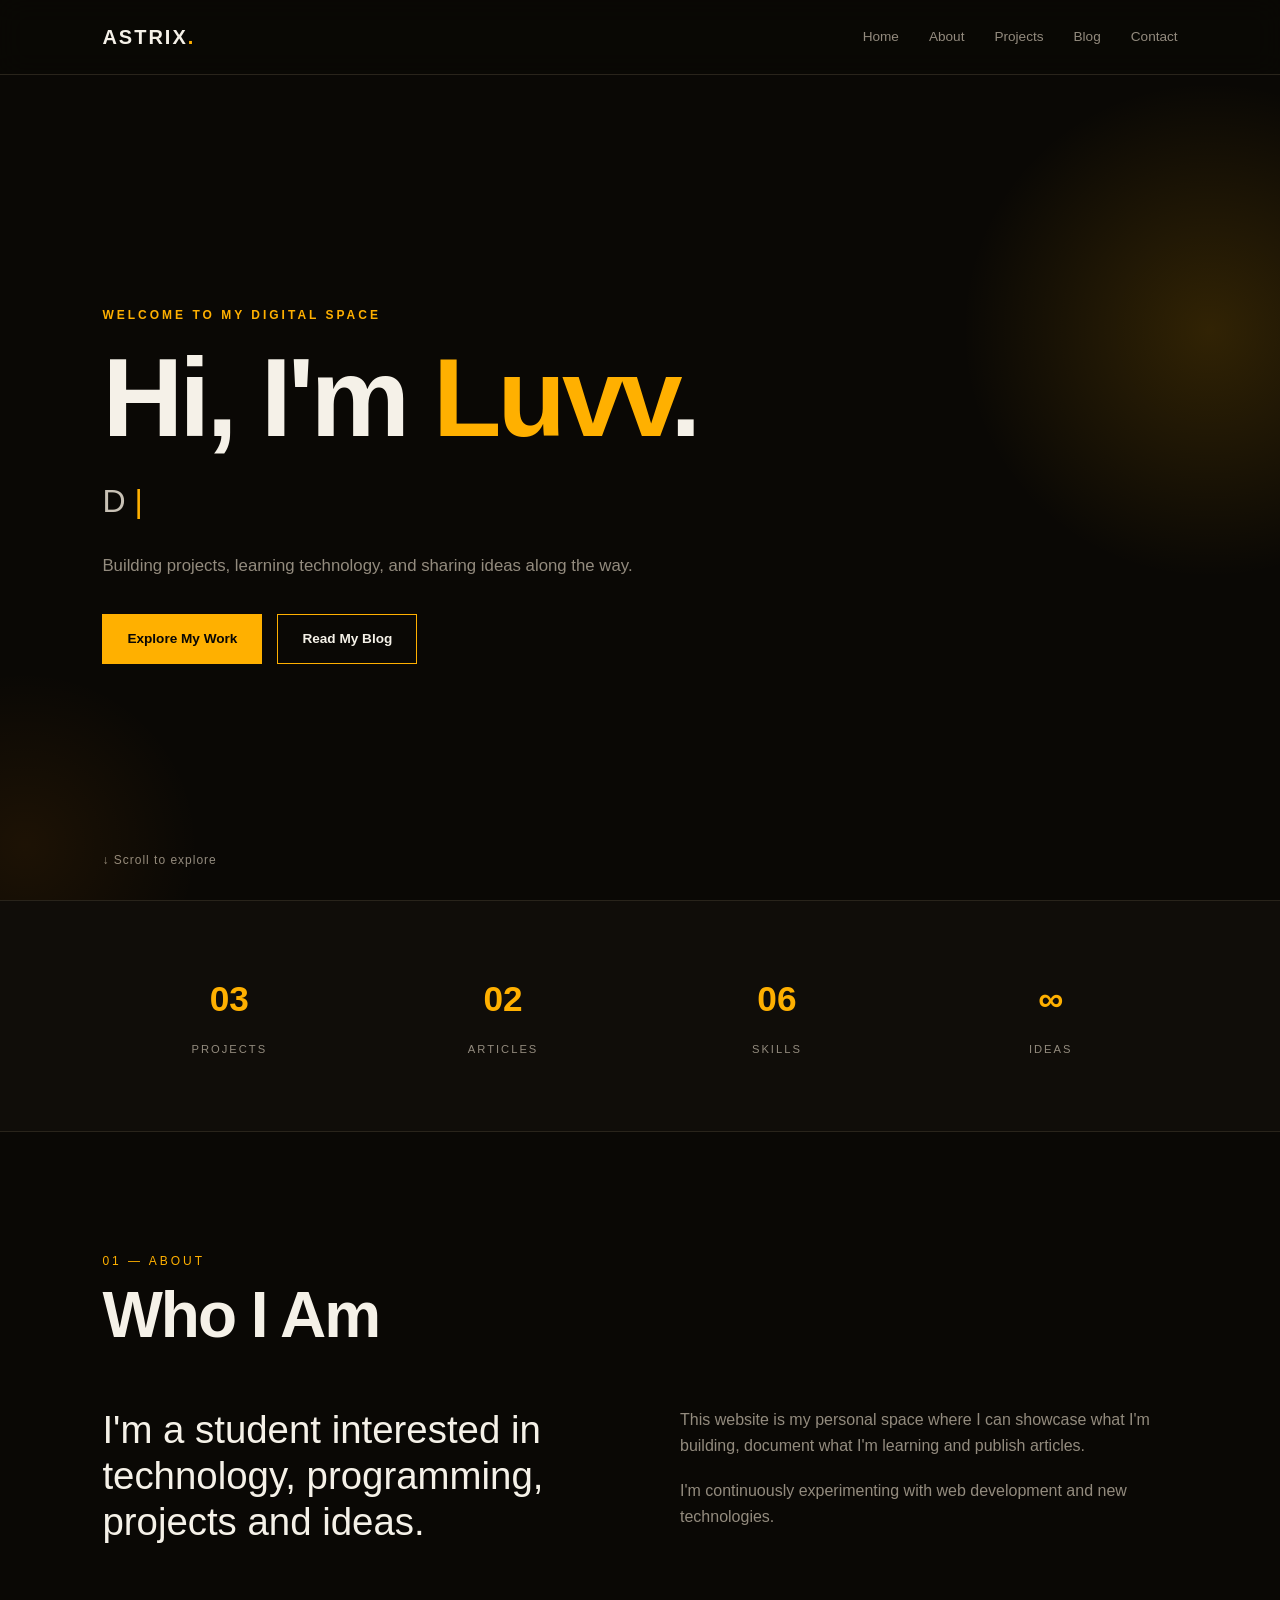
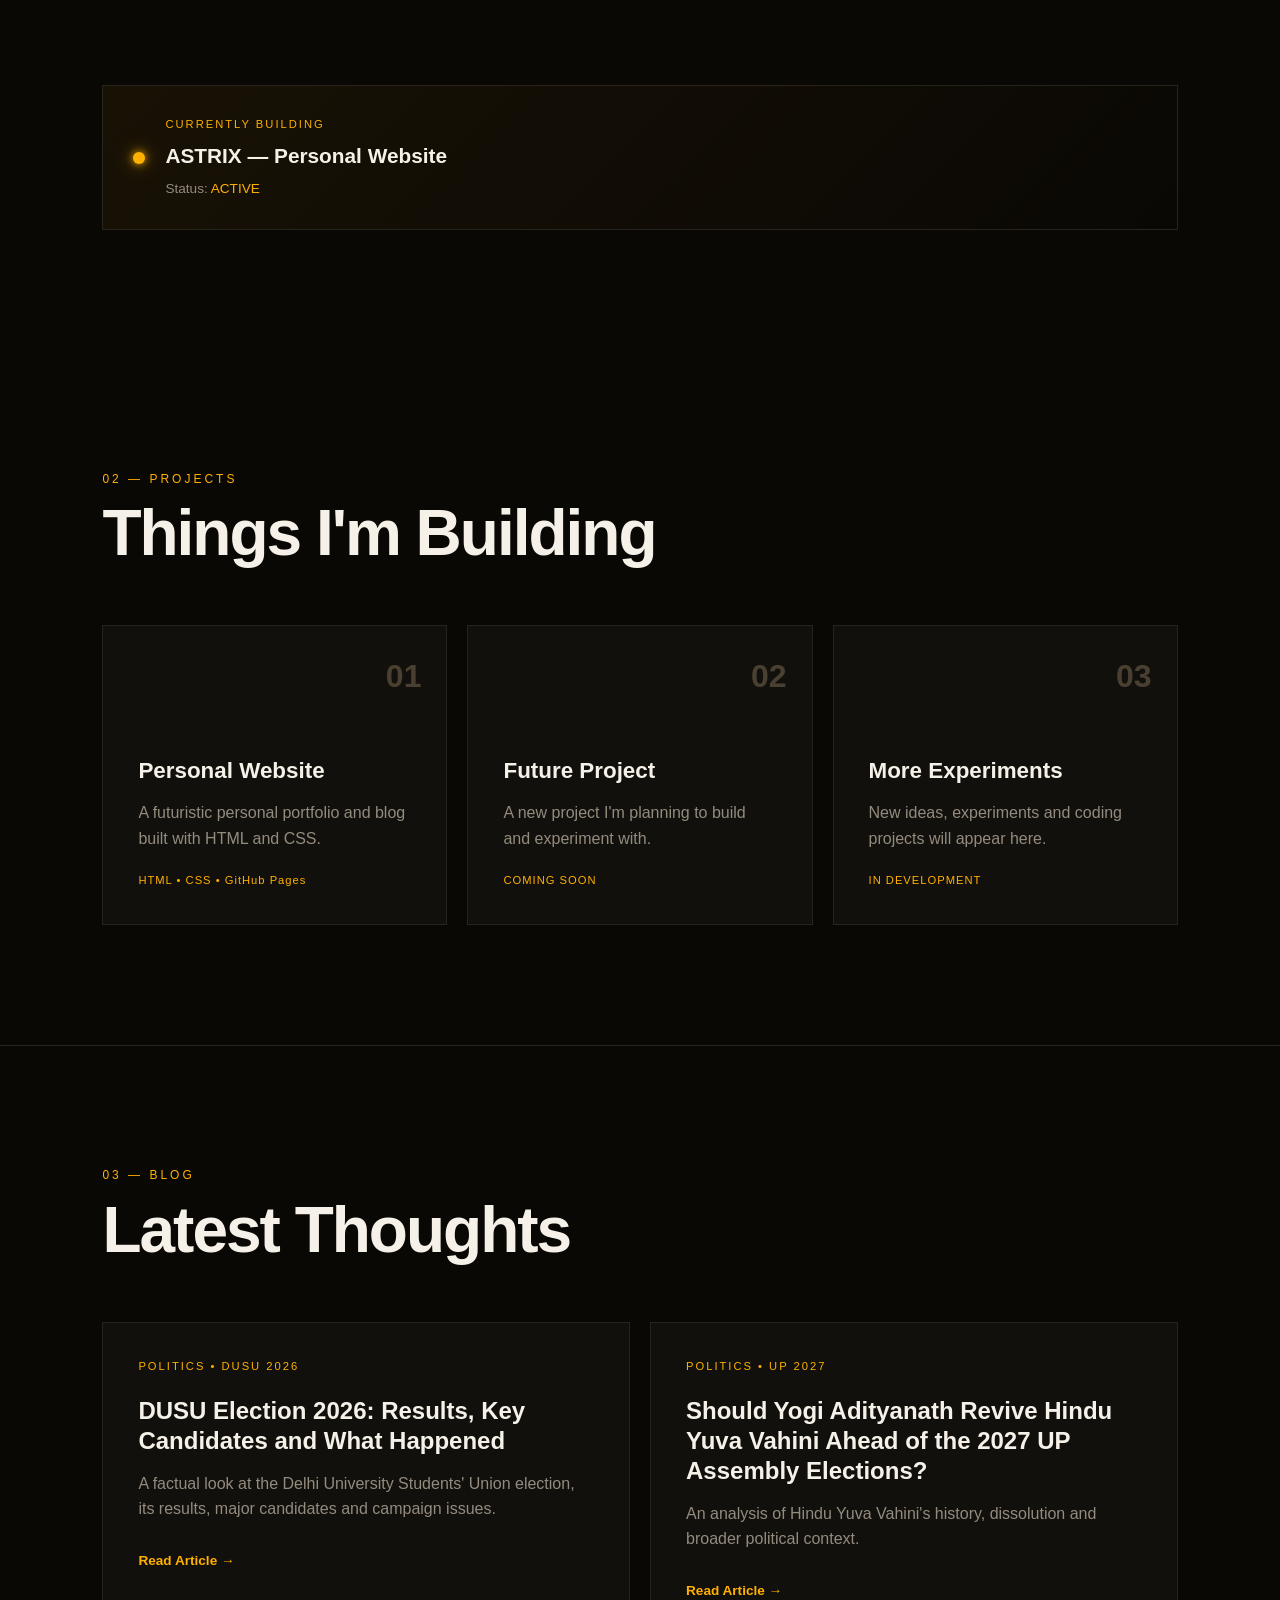
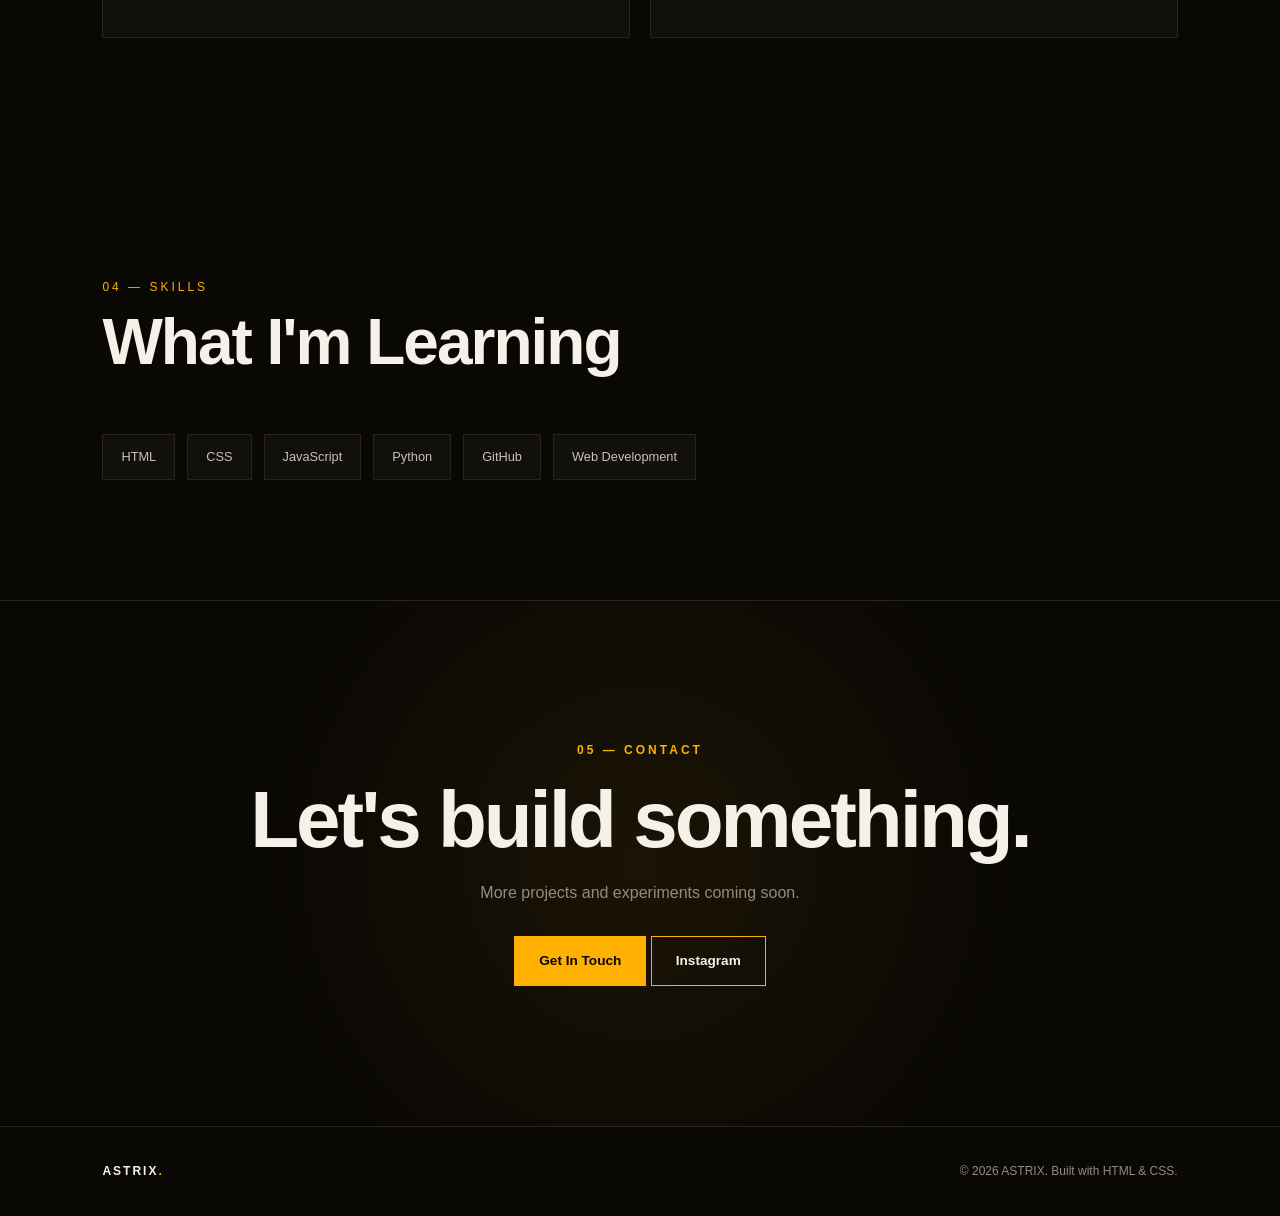
==== commit c362de49: "Update index.html" ====
--- a/index.html
+++ b/index.html
@@ -635,7 +635,7 @@
     </a>
 
 
-<a href="https://www.instagram.com/YOUR_USERNAME/" 
+<a href="https://www.instagram.com/ASTRIX.07_/" 
    class="btn secondary"
    target="_blank"
    rel="noopener noreferrer">
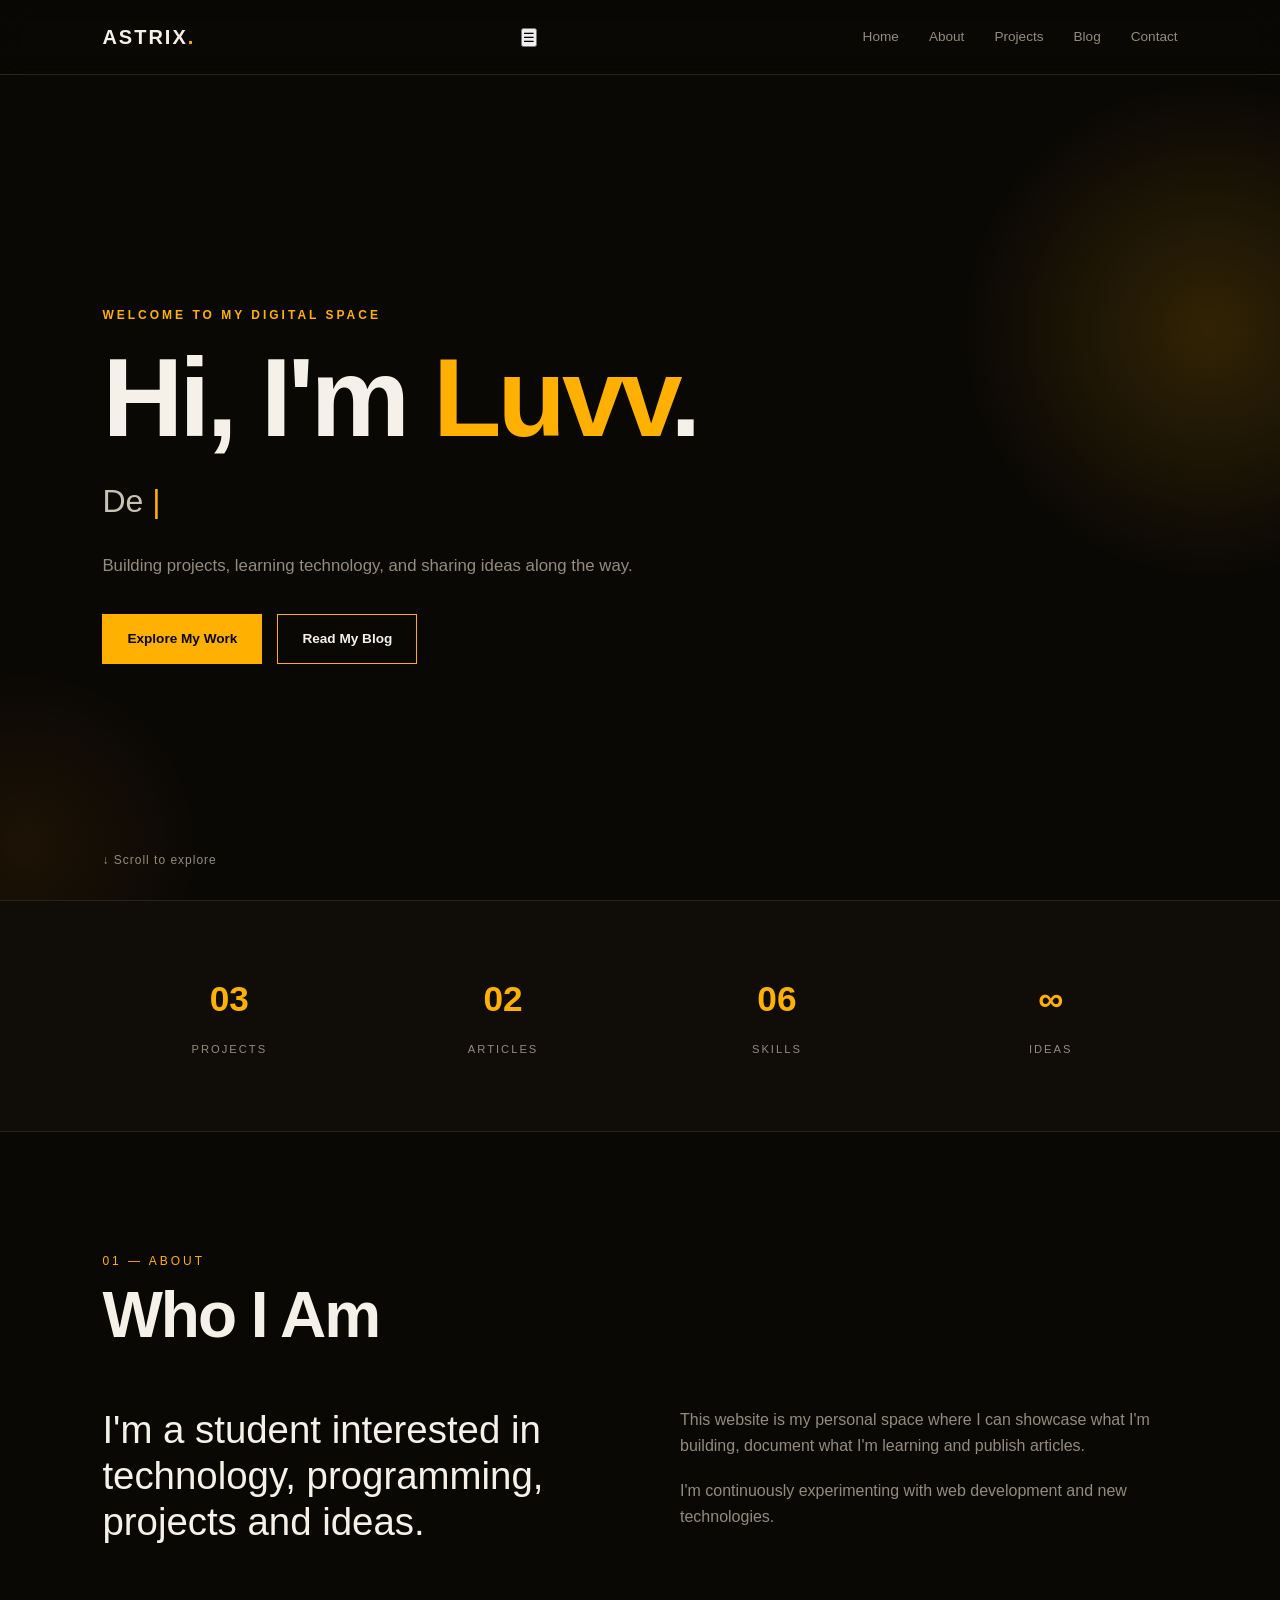
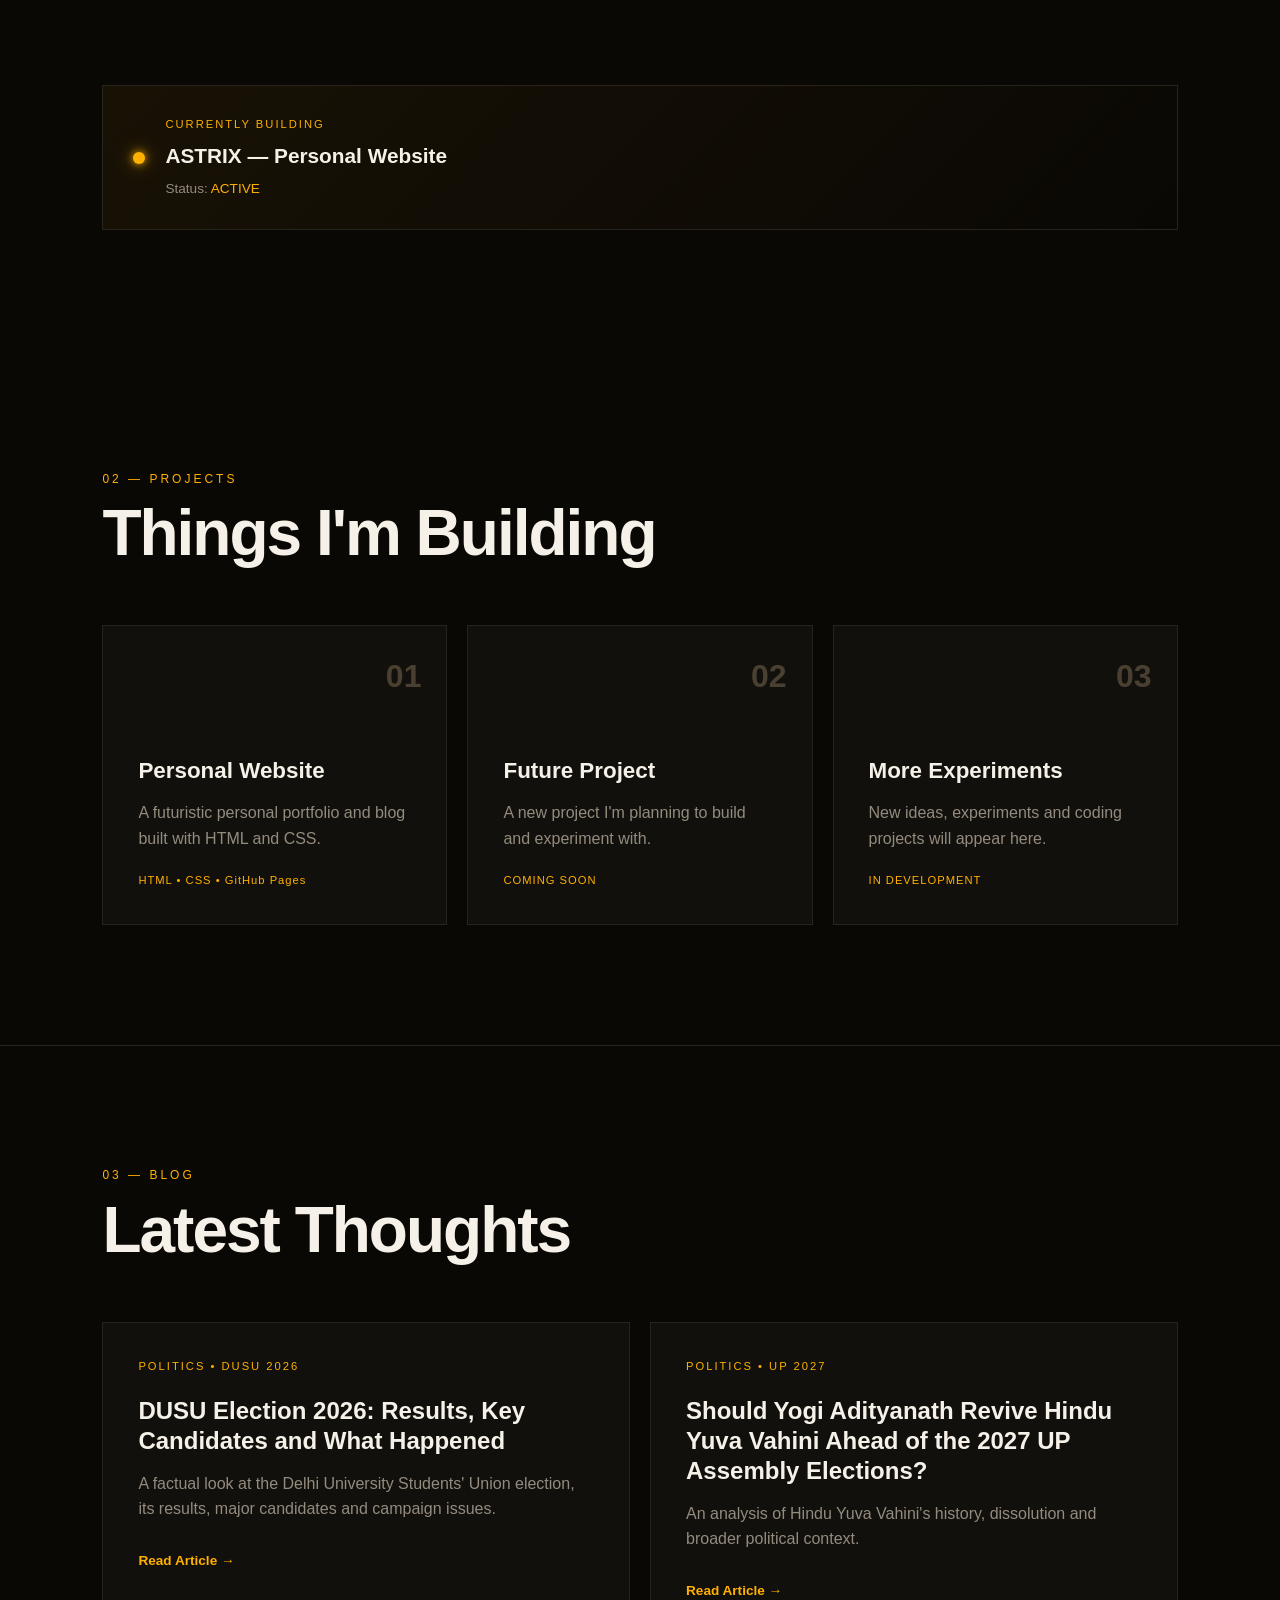
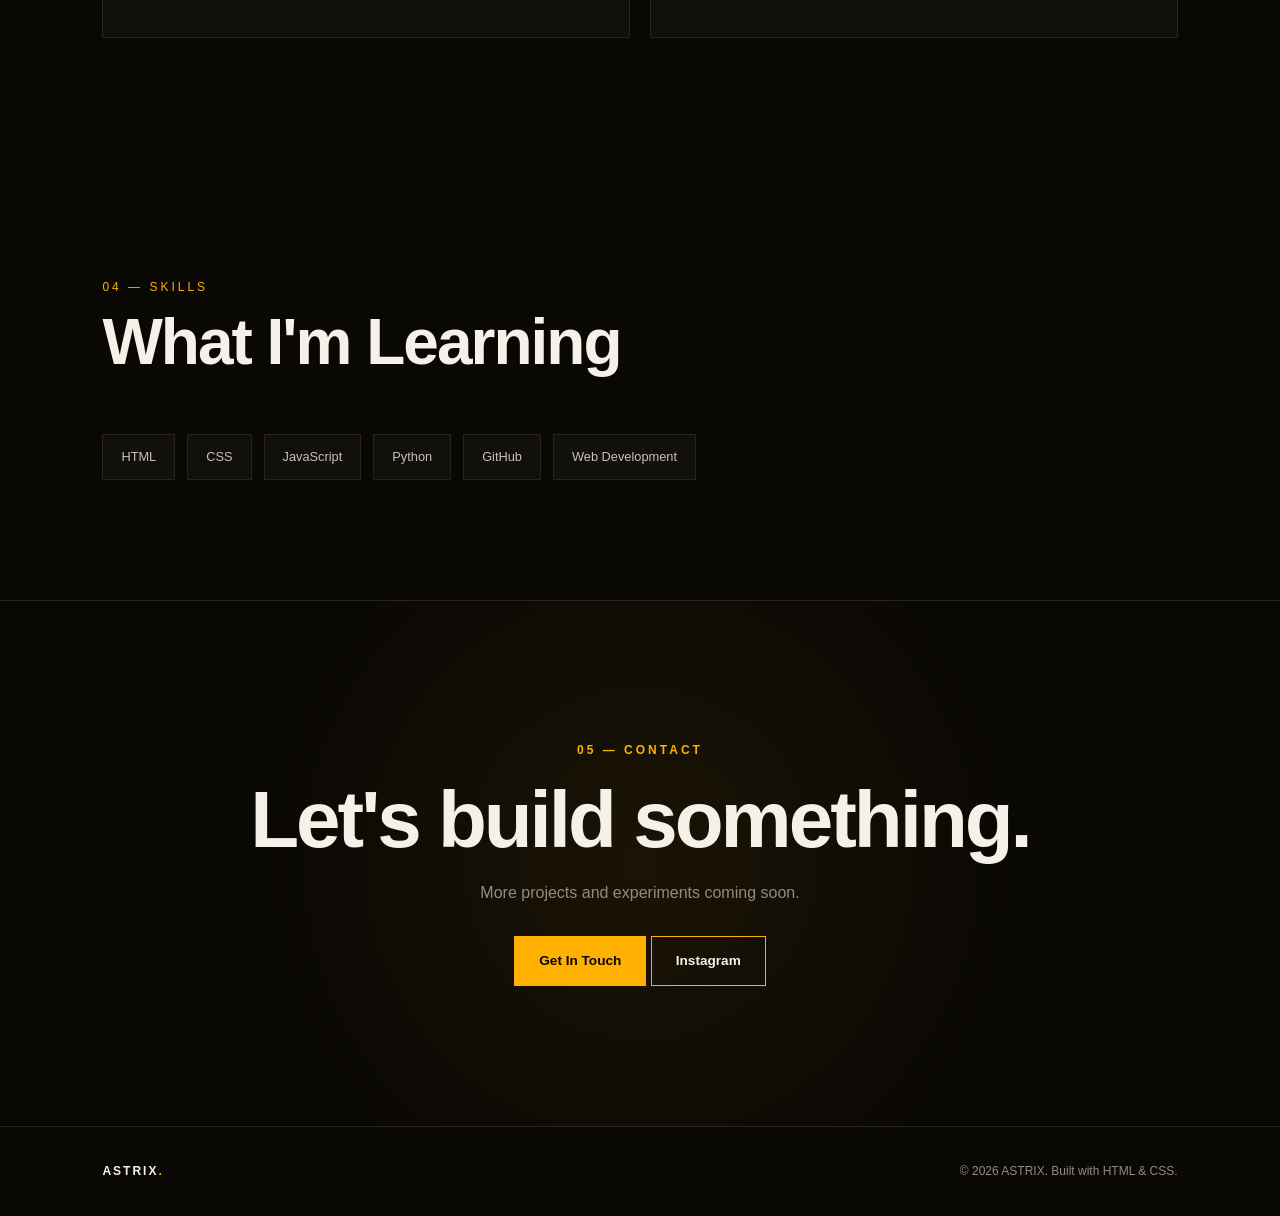
==== commit 4d57c1e9: "Update index.html" ====
--- a/index.html
+++ b/index.html
@@ -27,27 +27,21 @@
 
 <header class="navbar">
 
-    <a href="#home" class="logo">
-        ASTRIX<span>.</span>
-    </a>
-
-
-    <nav>
-
+    <div class="logo">ASTRIX<span>.</span></div>
+
+    <button class="menu-toggle" id="menu-toggle" aria-label="Open menu">
+        ☰
+    </button>
+
+    <nav id="nav-menu">
         <a href="#home">Home</a>
-
         <a href="#about">About</a>
-
         <a href="#projects">Projects</a>
-
         <a href="#blog">Blog</a>
-
         <a href="#contact">Contact</a>
-
     </nav>
 
 </header>
-
 
 
 <!-- =========================
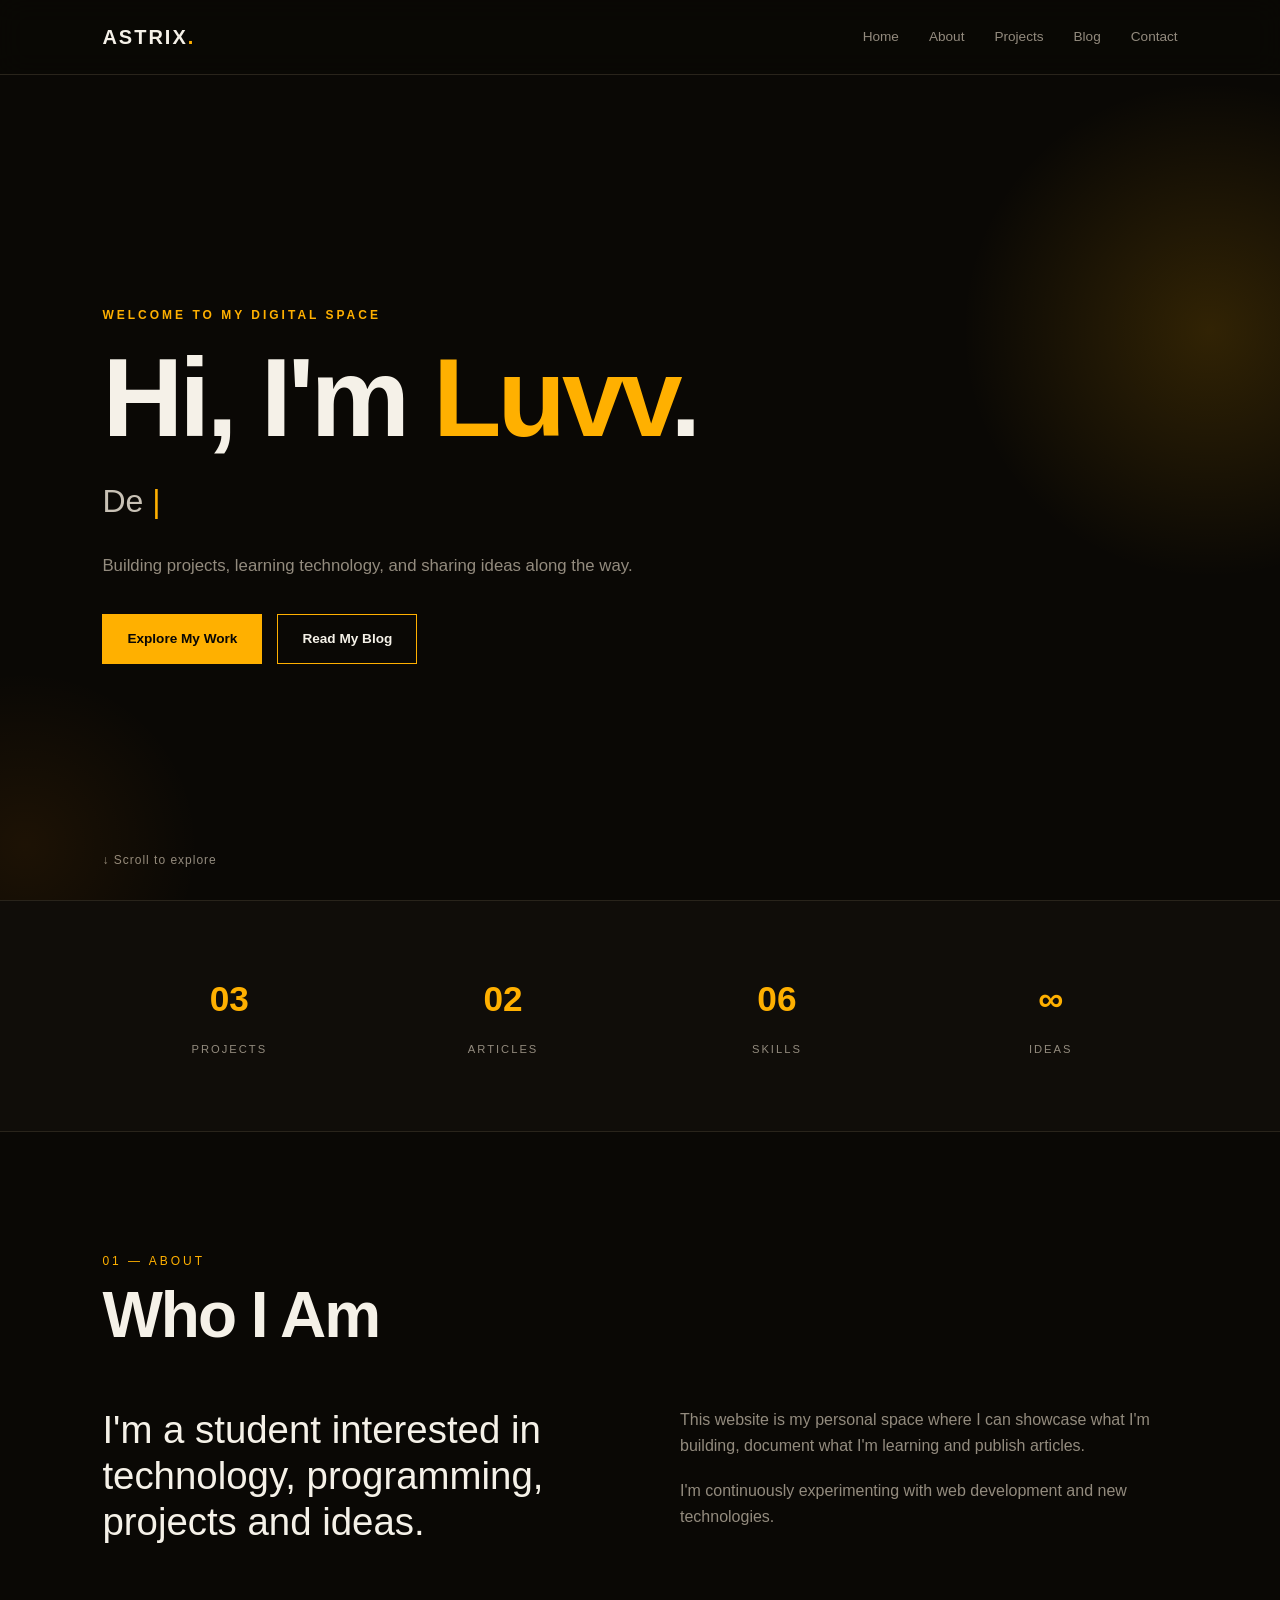
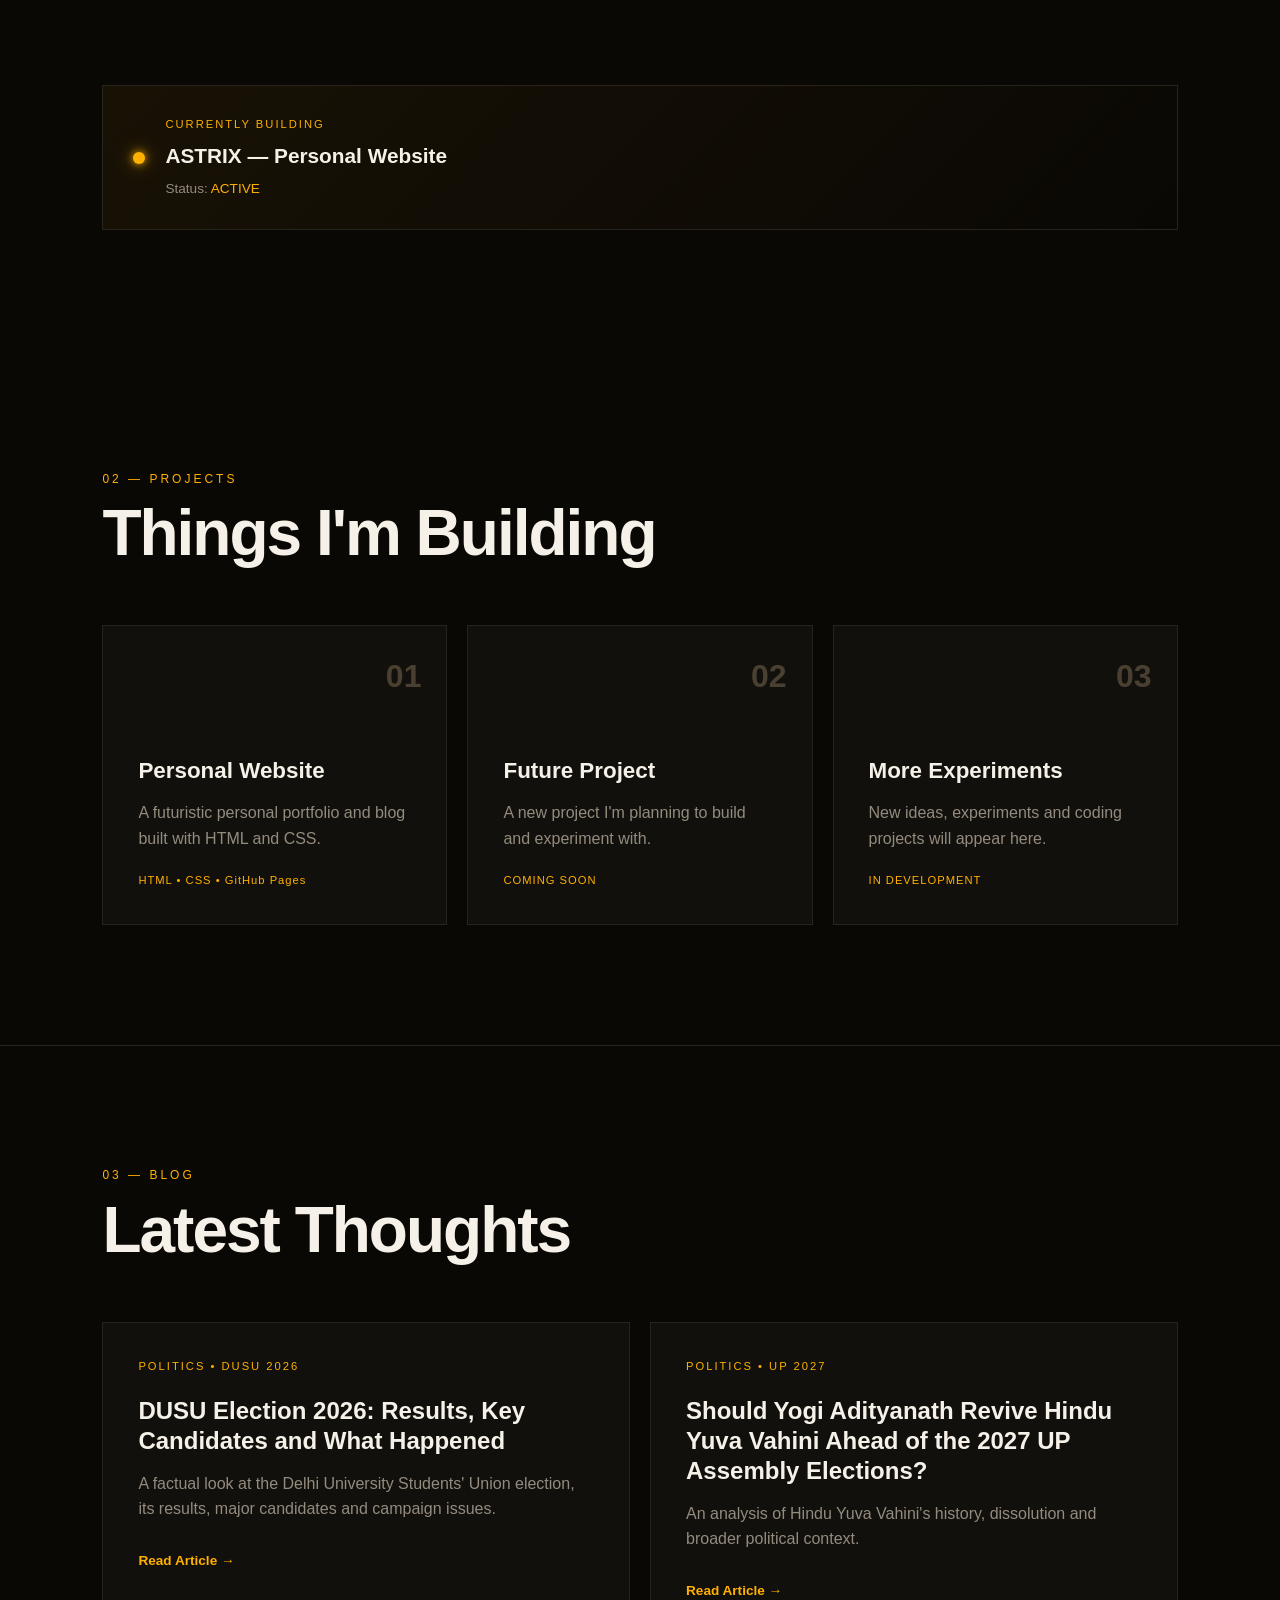
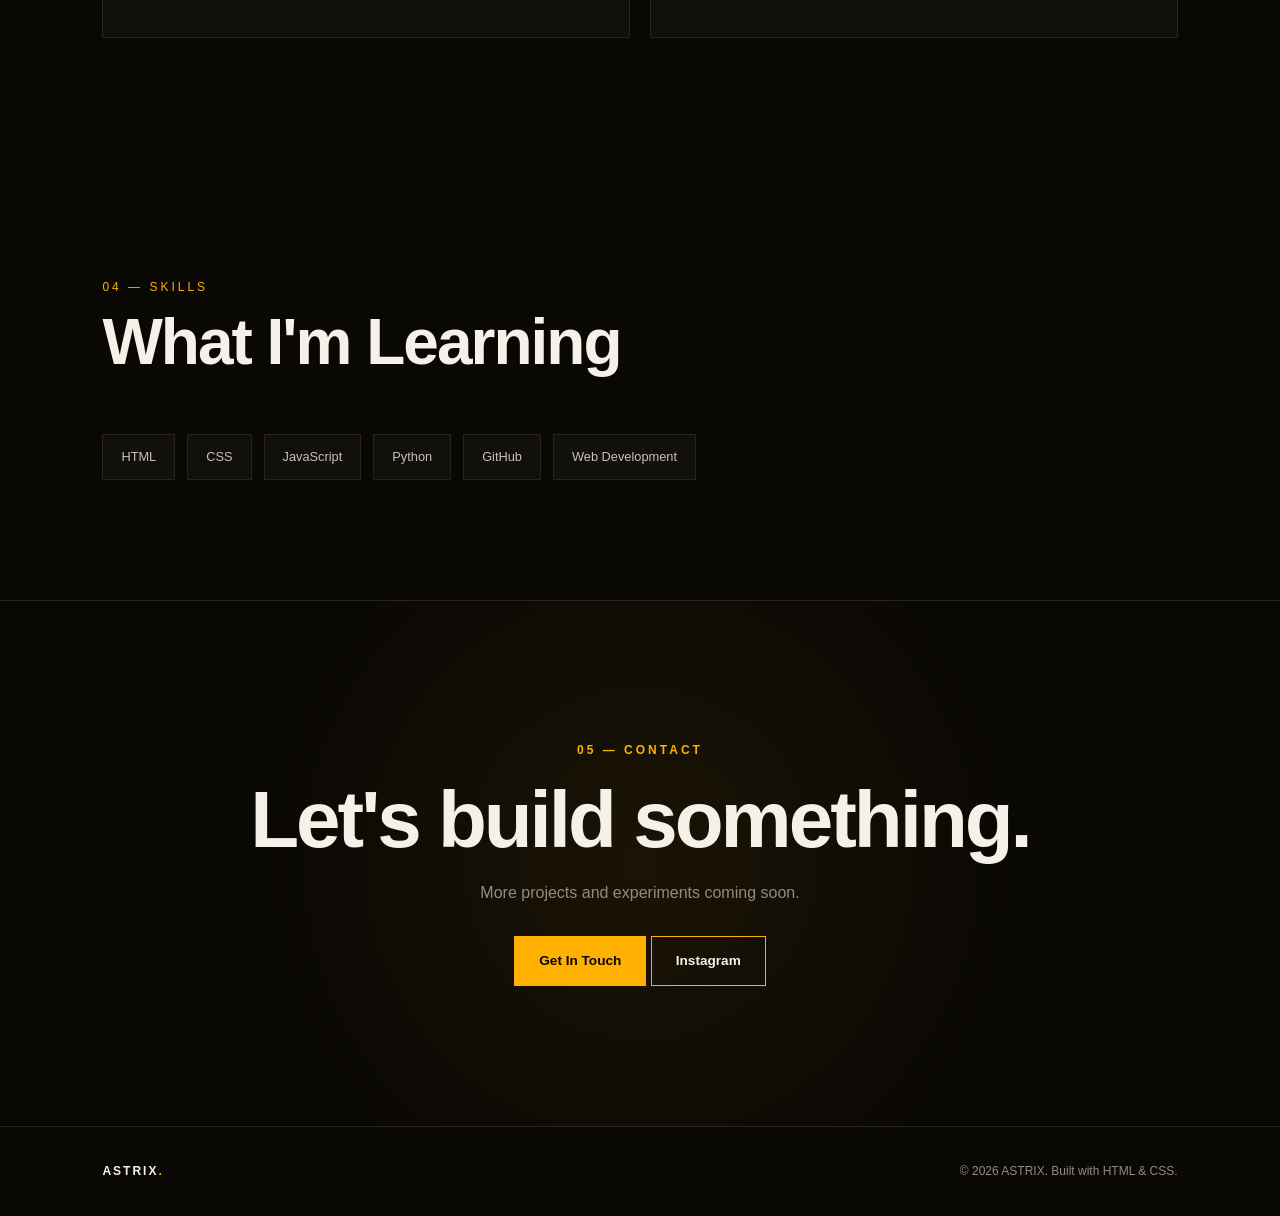
==== commit 894d5630: "Update index.html" ====
--- a/index.html
+++ b/index.html
@@ -19,6 +19,22 @@
 
 
 <body>
+
+<!-- Animated Background -->
+<div class="animated-bg" aria-hidden="true">
+    <span class="glow glow-1"></span>
+    <span class="glow glow-2"></span>
+    <span class="glow glow-3"></span>
+
+    <span class="particle particle-1"></span>
+    <span class="particle particle-2"></span>
+    <span class="particle particle-3"></span>
+    <span class="particle particle-4"></span>
+    <span class="particle particle-5"></span>
+    <span class="particle particle-6"></span>
+    <span class="particle particle-7"></span>
+    <span class="particle particle-8"></span>
+</div>
 
 
 <!-- =========================
--- a/style.css
+++ b/style.css
@@ -1563,4 +1563,58 @@
 
     }
 
+}
+
+
+/* ================================
+   MOBILE MENU
+================================ */
+
+.menu-toggle {
+    display: none;
+    background: none;
+    border: none;
+    color: var(--accent);
+    font-size: 28px;
+    cursor: pointer;
+}
+
+/* Mobile */
+
+@media (max-width: 700px) {
+
+    .menu-toggle {
+        display: block;
+        z-index: 1001;
+    }
+
+    .navbar {
+        position: fixed;
+    }
+
+    .navbar nav {
+        position: absolute;
+        top: 70px;
+        left: 0;
+        width: 100%;
+
+        display: none;
+        flex-direction: column;
+        align-items: center;
+
+        padding: 25px 0;
+
+        background: rgba(10, 8, 5, 0.97);
+        border-bottom: 1px solid var(--border);
+
+        backdrop-filter: blur(12px);
+    }
+
+    .navbar nav.active {
+        display: flex;
+    }
+
+    .navbar nav a {
+        padding: 12px 0;
+    }
 }
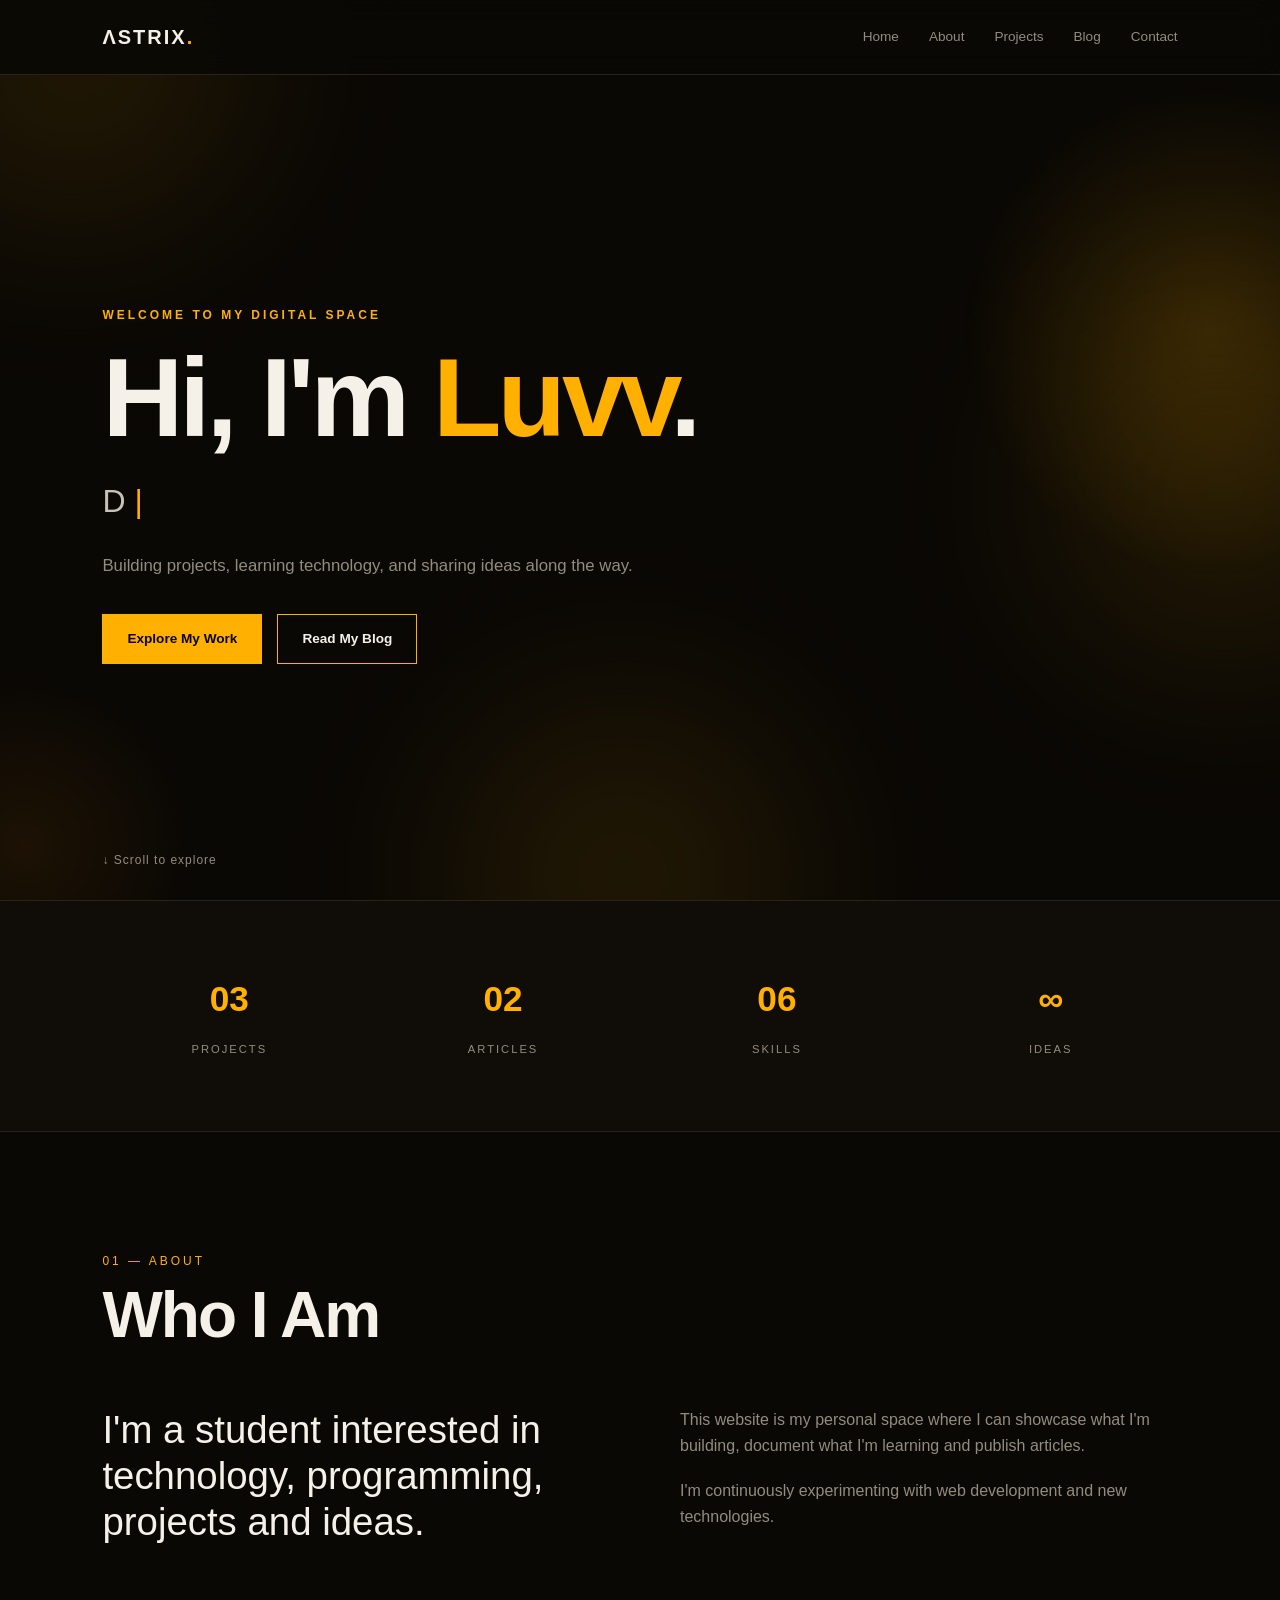
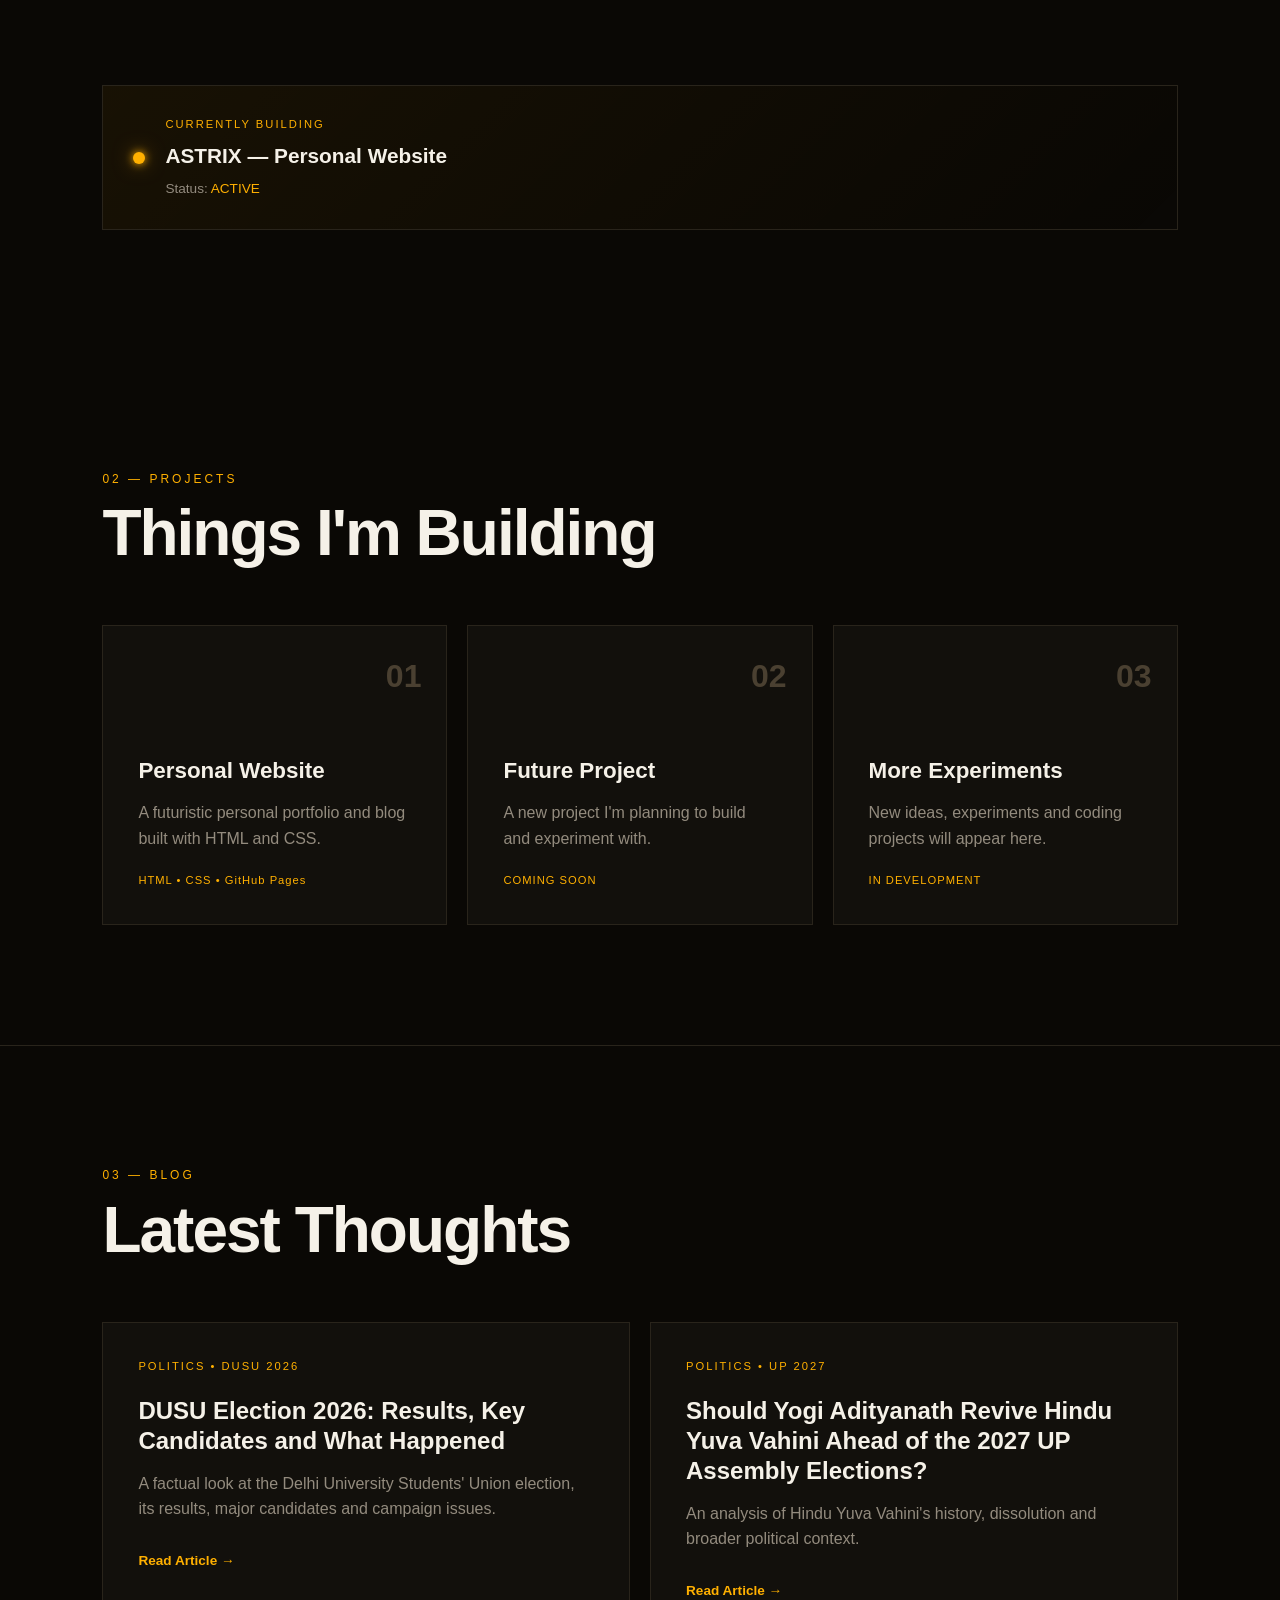
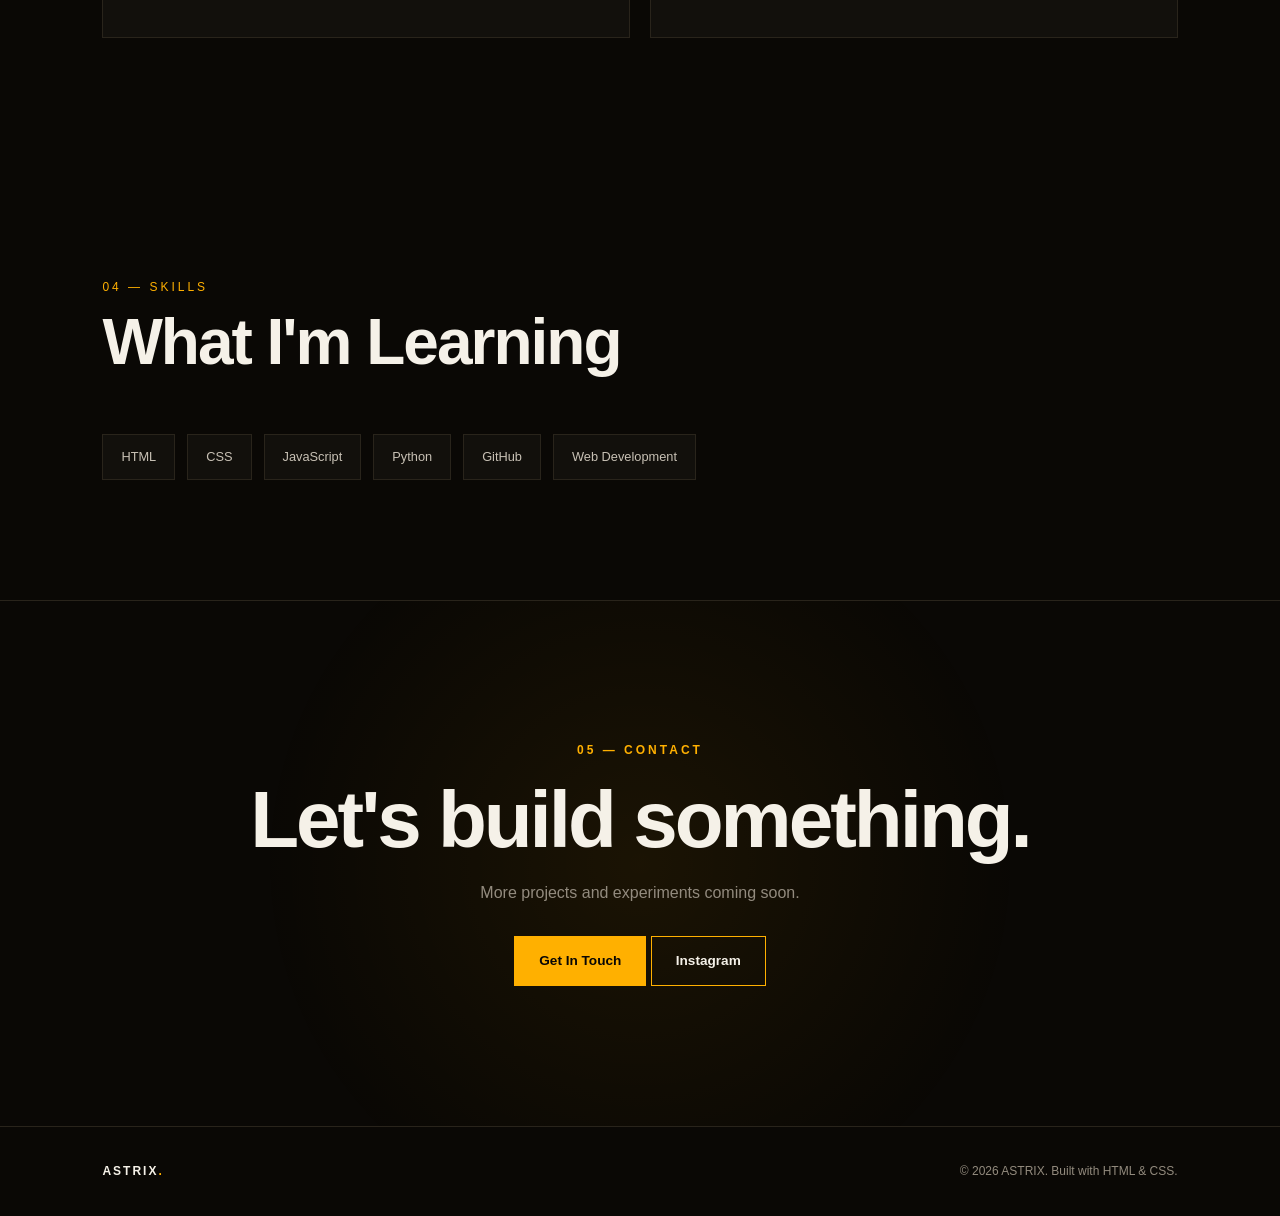
==== commit 61664345: "Update index.html" ====
--- a/index.html
+++ b/index.html
@@ -43,7 +43,7 @@
 
 <header class="navbar">
 
-    <div class="logo">ASTRIX<span>.</span></div>
+    <div class="logo">ΛSTRIX<span>.</span></div>
 
     <button class="menu-toggle" id="menu-toggle" aria-label="Open menu">
         ☰
--- a/style.css
+++ b/style.css
@@ -1617,4 +1617,184 @@
     .navbar nav a {
         padding: 12px 0;
     }
+}
+
+
+/* =================================
+   ASTRIX ANIMATED BACKGROUND
+================================= */
+
+.animated-bg {
+    position: fixed;
+    inset: 0;
+    width: 100%;
+    height: 100%;
+    overflow: hidden;
+    pointer-events: none;
+    z-index: -1;
+}
+
+/* Soft amber glowing orbs */
+
+.glow {
+    position: absolute;
+    width: 350px;
+    height: 350px;
+    border-radius: 50%;
+    filter: blur(100px);
+    opacity: 0.10;
+    background: #FFB000;
+    animation: floatGlow 12s ease-in-out infinite alternate;
+}
+
+.glow-1 {
+    top: -120px;
+    left: -100px;
+}
+
+.glow-2 {
+    right: -120px;
+    top: 35%;
+    animation-delay: -4s;
+}
+
+.glow-3 {
+    bottom: -150px;
+    left: 35%;
+    animation-delay: -8s;
+}
+
+/* Floating particles */
+
+.particle {
+    position: absolute;
+    width: 3px;
+    height: 3px;
+    border-radius: 50%;
+    background: #FFB000;
+    opacity: 0;
+    box-shadow: 0 0 10px #FFB000;
+    animation: particleFloat 8s linear infinite;
+}
+
+.particle-1 {
+    left: 10%;
+    bottom: -10px;
+    animation-delay: 0s;
+}
+
+.particle-2 {
+    left: 22%;
+    bottom: -10px;
+    animation-delay: 2s;
+}
+
+.particle-3 {
+    left: 38%;
+    bottom: -10px;
+    animation-delay: 4s;
+}
+
+.particle-4 {
+    left: 52%;
+    bottom: -10px;
+    animation-delay: 1s;
+}
+
+.particle-5 {
+    left: 67%;
+    bottom: -10px;
+    animation-delay: 5s;
+}
+
+.particle-6 {
+    left: 78%;
+    bottom: -10px;
+    animation-delay: 3s;
+}
+
+.particle-7 {
+    left: 88%;
+    bottom: -10px;
+    animation-delay: 6s;
+}
+
+.particle-8 {
+    left: 95%;
+    bottom: -10px;
+    animation-delay: 7s;
+}
+
+
+/* Glow movement */
+
+@keyframes floatGlow {
+
+    0% {
+        transform: translate(0, 0) scale(1);
+    }
+
+    50% {
+        transform: translate(100px, 60px) scale(1.15);
+    }
+
+    100% {
+        transform: translate(-60px, 120px) scale(0.95);
+    }
+
+}
+
+
+/* Particle movement */
+
+@keyframes particleFloat {
+
+    0% {
+        transform: translateY(0) scale(0.5);
+        opacity: 0;
+    }
+
+    15% {
+        opacity: 0.7;
+    }
+
+    50% {
+        opacity: 0.4;
+    }
+
+    100% {
+        transform: translateY(-100vh) scale(1);
+        opacity: 0;
+    }
+
+}
+
+
+/* Mobile optimization */
+
+@media (max-width: 700px) {
+
+    .glow {
+        width: 220px;
+        height: 220px;
+        filter: blur(75px);
+    }
+
+    .particle {
+        width: 2px;
+        height: 2px;
+    }
+
+}
+
+
+/* Accessibility */
+
+@media (prefers-reduced-motion: reduce) {
+
+    .glow,
+    .particle {
+        animation: none;
+    }
+
 }
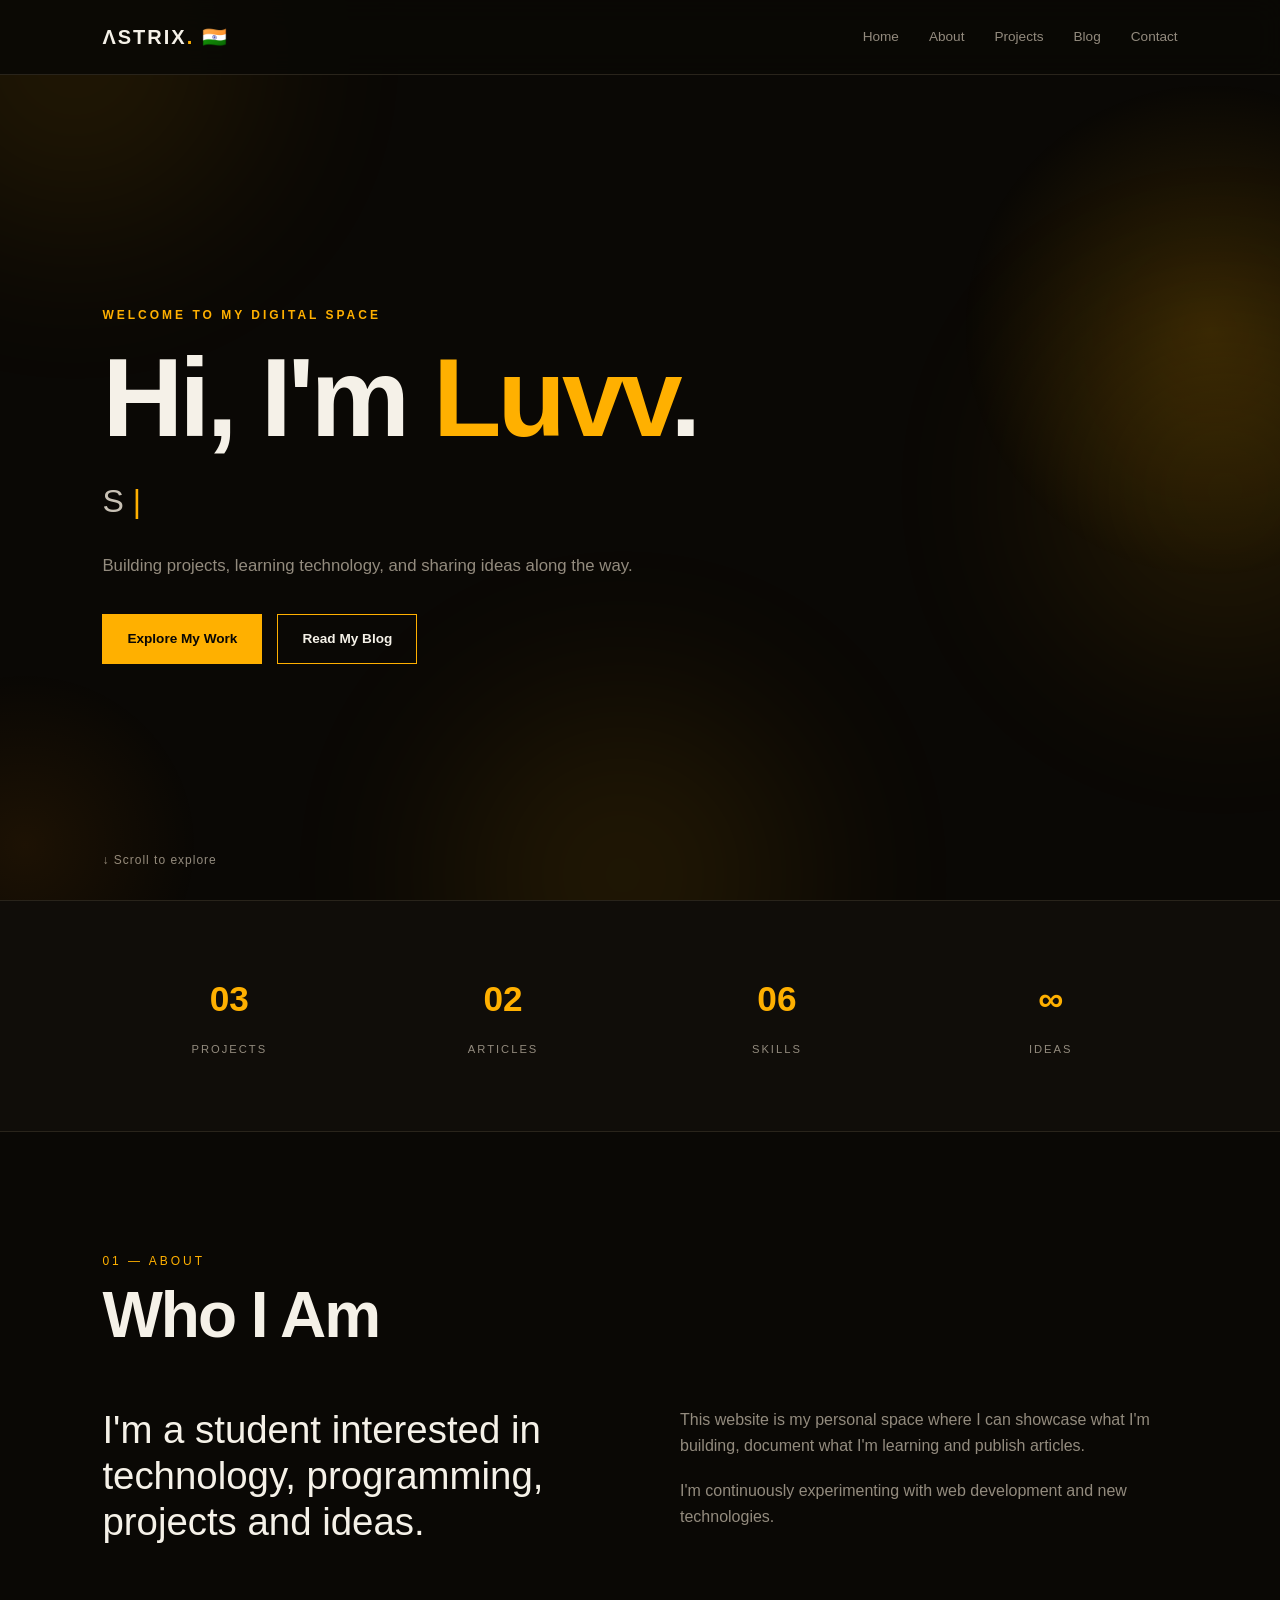
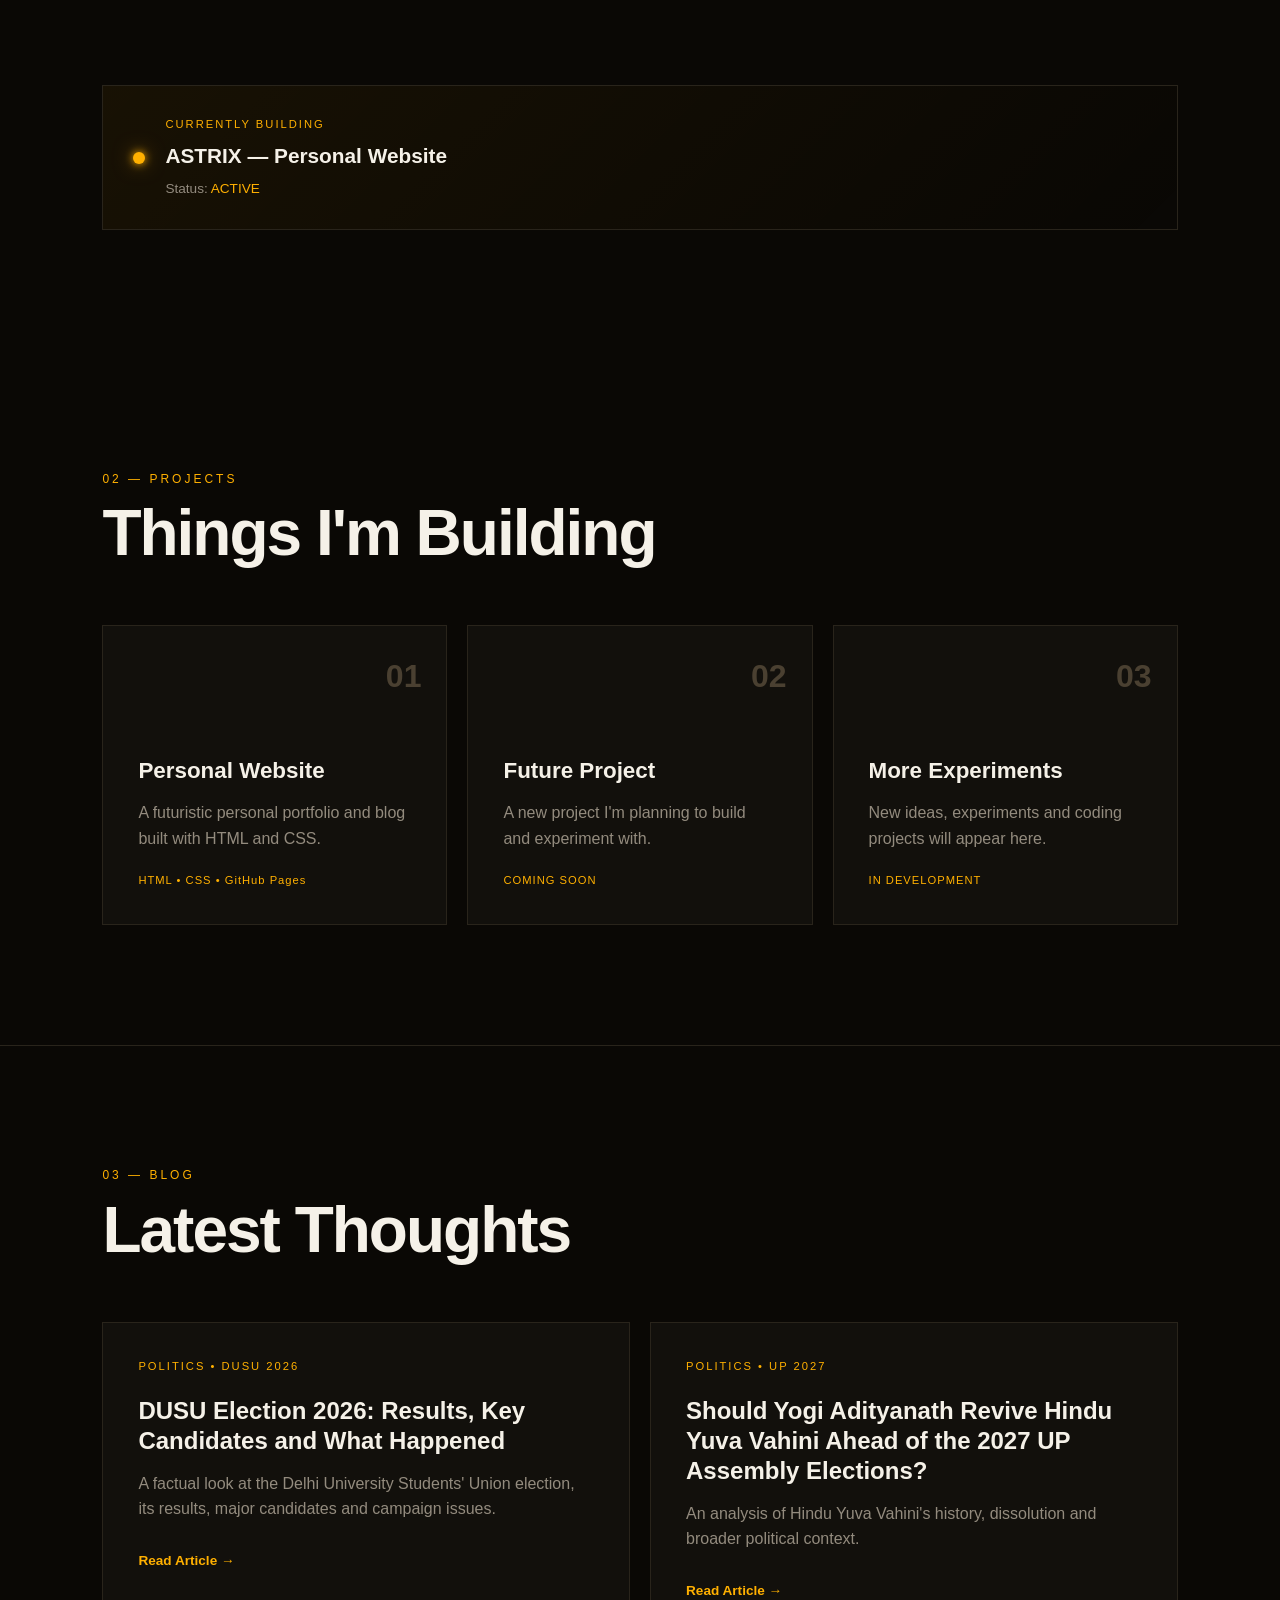
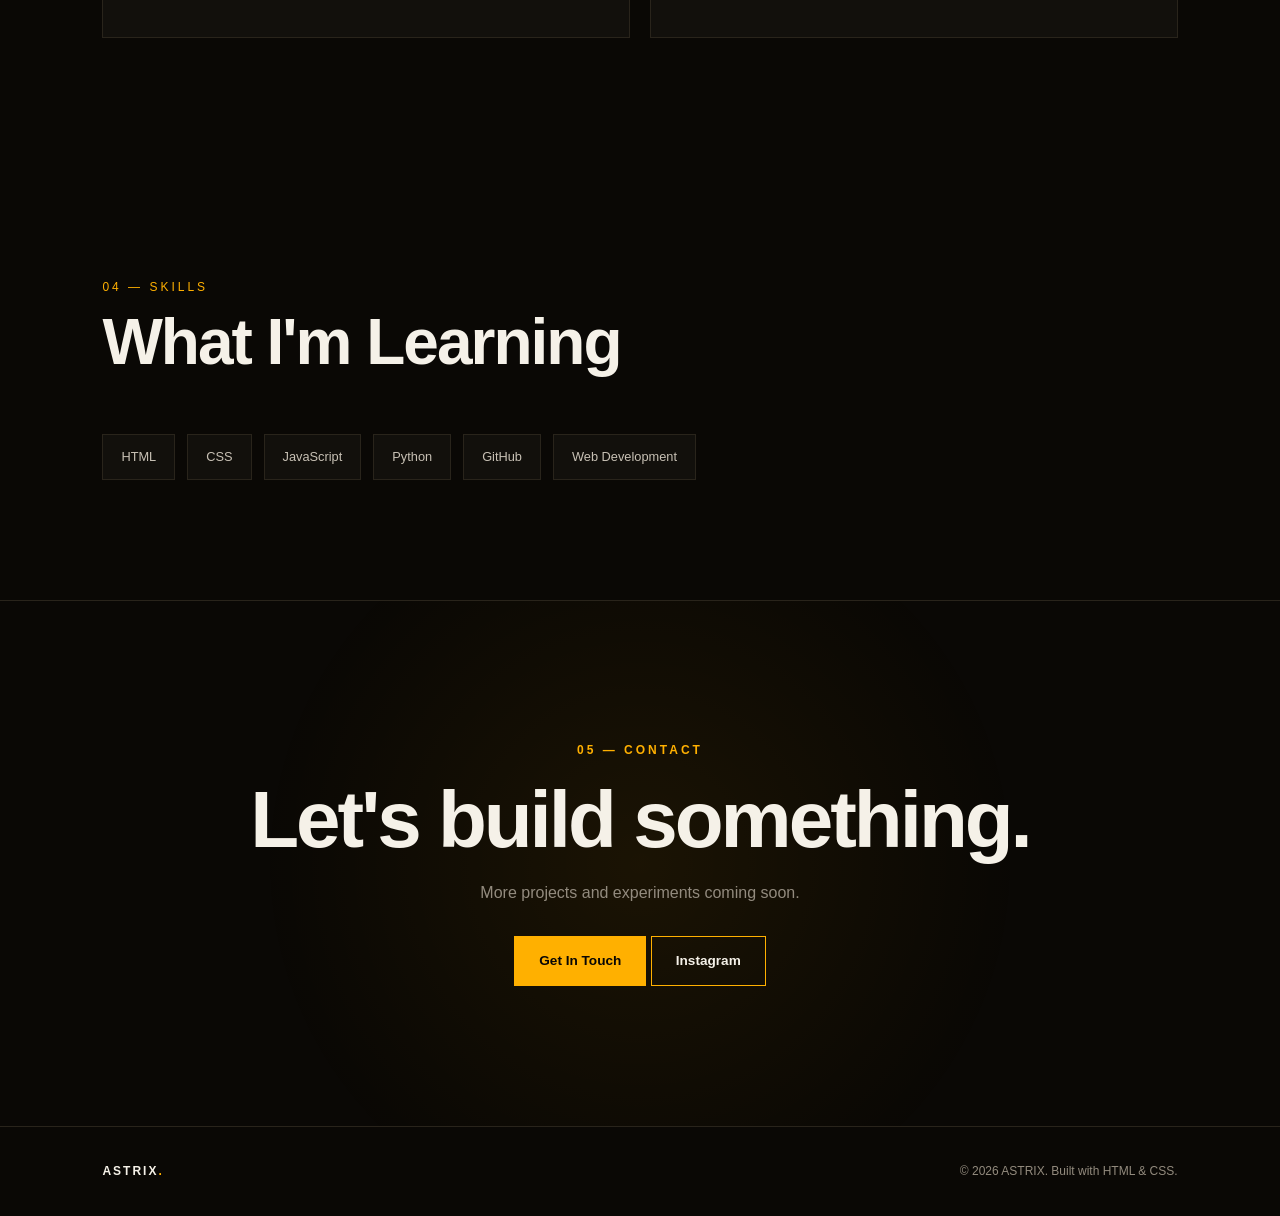
==== commit afe87fa0: "Update index.html" ====
--- a/index.html
+++ b/index.html
@@ -43,7 +43,7 @@
 
 <header class="navbar">
 
-    <div class="logo">ΛSTRIX<span>.</span></div>
+    <div class="logo">ΛSTRIX<span>.</span> 🇮🇳 </div>
 
     <button class="menu-toggle" id="menu-toggle" aria-label="Open menu">
         ☰
